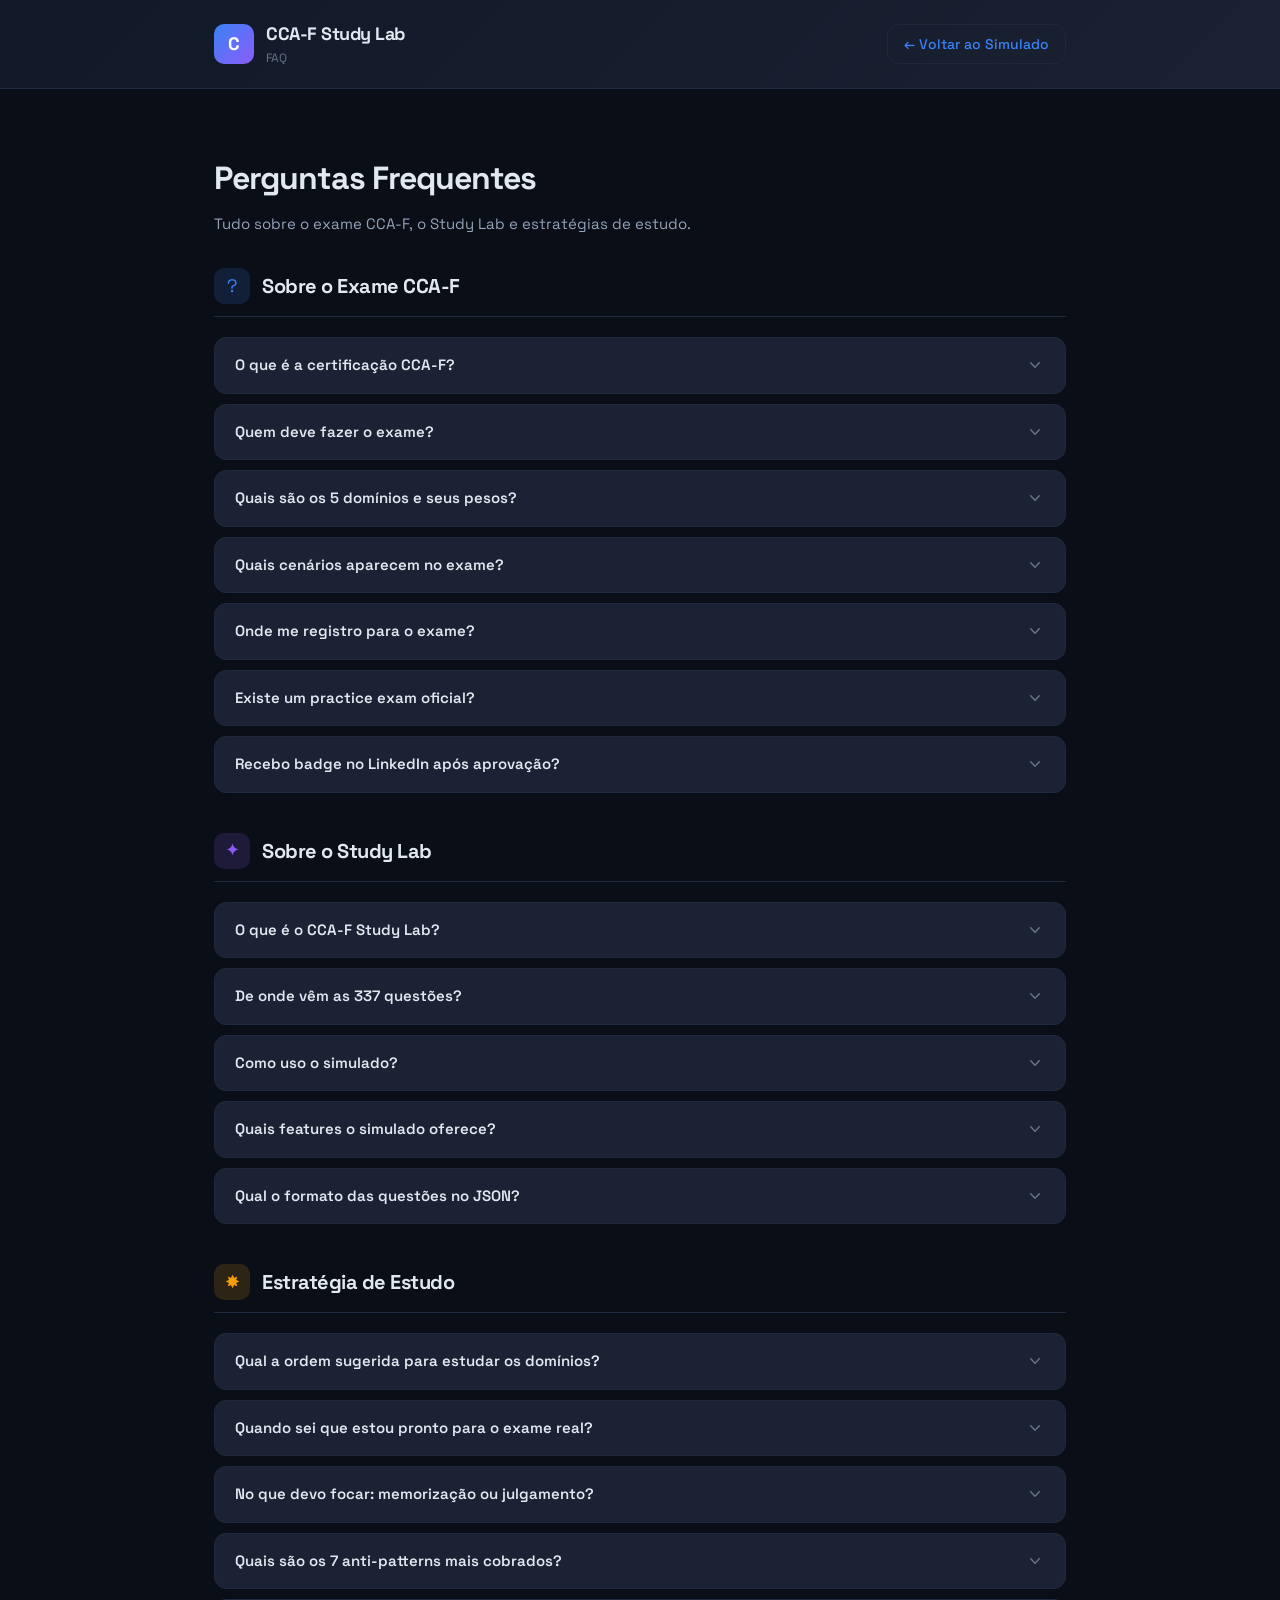
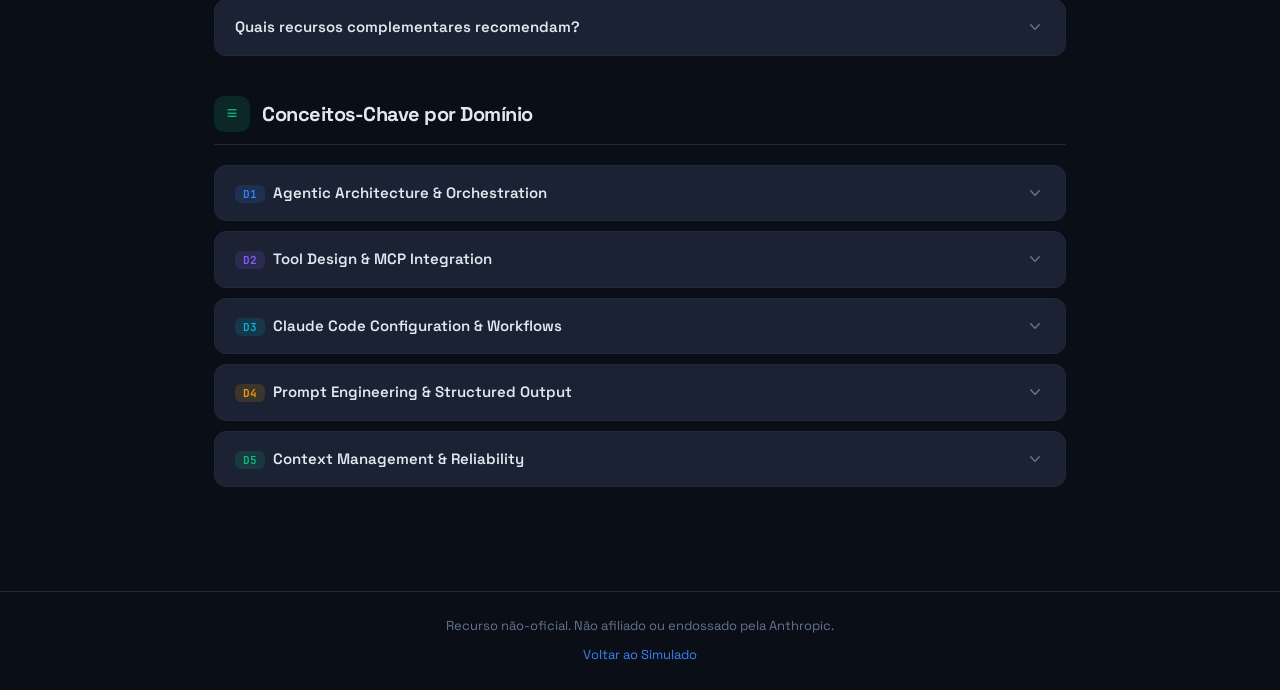
==== ccaf-faq.html @ 1323aaee "feat: add standalone FAQ page with exam details, study strategies, and key concepts" ====
<!DOCTYPE html>
<html lang="pt-BR">
<head>
<meta charset="UTF-8">
<meta name="viewport" content="width=device-width, initial-scale=1.0">
<title>CCA-F Study Lab — FAQ</title>
<link href="https://fonts.googleapis.com/css2?family=JetBrains+Mono:wght@400;500;700&family=Space+Grotesk:wght@400;500;600;700&display=swap" rel="stylesheet">
<style>
:root {
  --bg-primary: #0a0e17;
  --bg-secondary: #111827;
  --bg-card: #1a2233;
  --bg-hover: #1e293b;
  --text-primary: #e2e8f0;
  --text-secondary: #94a3b8;
  --text-muted: #64748b;
  --accent-blue: #3b82f6;
  --accent-cyan: #06b6d4;
  --accent-purple: #8b5cf6;
  --accent-green: #10b981;
  --accent-red: #ef4444;
  --accent-amber: #f59e0b;
  --border: #1e293b;
  --border-active: #334155;
  --radius: 12px;
  --glow-blue: 0 0 20px rgba(59, 130, 246, 0.15);
}
* { margin: 0; padding: 0; box-sizing: border-box; }
body {
  font-family: 'Space Grotesk', sans-serif;
  background: var(--bg-primary);
  color: var(--text-primary);
  min-height: 100vh;
  line-height: 1.6;
}
code, .mono { font-family: 'JetBrains Mono', monospace; }

/* Header */
.header {
  background: linear-gradient(135deg, var(--bg-secondary), var(--bg-card));
  border-bottom: 1px solid var(--border);
  padding: 20px 0;
  position: sticky; top: 0; z-index: 100;
  backdrop-filter: blur(10px);
}
.header-inner {
  max-width: 900px; margin: 0 auto; padding: 0 24px;
  display: flex; align-items: center; justify-content: space-between;
}
.logo { display: flex; align-items: center; gap: 12px; text-decoration: none; }
.logo-icon {
  width: 40px; height: 40px; border-radius: 10px;
  background: linear-gradient(135deg, var(--accent-blue), var(--accent-purple));
  display: flex; align-items: center; justify-content: center;
  font-weight: 700; font-size: 18px; color: white;
}
.logo-text { font-size: 18px; font-weight: 700; letter-spacing: -0.5px; color: var(--text-primary); }
.logo-sub { font-size: 12px; color: var(--text-muted); font-weight: 400; }
.back-link {
  display: flex; align-items: center; gap: 6px;
  color: var(--accent-blue); text-decoration: none; font-size: 14px; font-weight: 500;
  padding: 8px 16px; border-radius: var(--radius);
  border: 1px solid var(--border); transition: all 0.2s;
}
.back-link:hover { border-color: var(--accent-blue); background: rgba(59,130,246,0.08); }

/* Container */
.container { max-width: 900px; margin: 0 auto; padding: 24px; }

/* Hero */
.hero { padding: 40px 0 32px; }
.hero-title { font-size: 32px; font-weight: 700; letter-spacing: -1px; margin-bottom: 8px; }
.hero-subtitle { color: var(--text-secondary); font-size: 15px; max-width: 600px; }

/* Section */
.section { margin-bottom: 40px; }
.section-header {
  display: flex; align-items: center; gap: 12px; margin-bottom: 20px;
  padding-bottom: 12px; border-bottom: 1px solid var(--border);
}
.section-icon {
  width: 36px; height: 36px; border-radius: 10px;
  display: flex; align-items: center; justify-content: center;
  font-size: 18px; flex-shrink: 0;
}
.section-icon.exam { background: rgba(59,130,246,0.15); color: var(--accent-blue); }
.section-icon.lab { background: rgba(139,92,246,0.15); color: var(--accent-purple); }
.section-icon.strategy { background: rgba(245,158,11,0.15); color: var(--accent-amber); }
.section-icon.concepts { background: rgba(16,185,129,0.15); color: var(--accent-green); }
.section-title { font-size: 20px; font-weight: 700; letter-spacing: -0.5px; }

/* Accordion */
.faq-item {
  background: var(--bg-card); border: 1px solid var(--border);
  border-radius: var(--radius); margin-bottom: 10px;
  overflow: hidden; transition: border-color 0.2s;
}
.faq-item:hover { border-color: var(--border-active); }
.faq-item.open { border-color: var(--border-active); }
.faq-question {
  padding: 16px 20px; cursor: pointer; user-select: none;
  display: flex; align-items: center; justify-content: space-between; gap: 16px;
  font-weight: 600; font-size: 15px; line-height: 1.5;
}
.faq-question:hover { background: var(--bg-hover); }
.faq-chevron {
  flex-shrink: 0; width: 20px; height: 20px;
  transition: transform 0.25s ease;
  color: var(--text-muted);
}
.faq-item.open .faq-chevron { transform: rotate(180deg); }
.faq-answer {
  max-height: 0; overflow: hidden;
  transition: max-height 0.35s ease;
}
.faq-answer-inner {
  padding: 0 20px 20px;
  font-size: 14px; color: var(--text-secondary); line-height: 1.7;
}
.faq-answer-inner p { margin-bottom: 12px; }
.faq-answer-inner p:last-child { margin-bottom: 0; }
.faq-answer-inner strong { color: var(--text-primary); }
.faq-answer-inner code {
  background: rgba(6,182,212,0.1); padding: 2px 6px; border-radius: 4px;
  font-size: 13px; color: var(--accent-cyan);
}
.faq-answer-inner a { color: var(--accent-blue); text-decoration: none; }
.faq-answer-inner a:hover { text-decoration: underline; }
.faq-answer-inner ul, .faq-answer-inner ol { margin: 8px 0 12px 20px; }
.faq-answer-inner li { margin-bottom: 6px; }

/* Domain table */
.domain-table { width: 100%; border-collapse: collapse; margin: 12px 0; font-size: 13px; }
.domain-table th {
  text-align: left; padding: 8px 12px; font-weight: 600;
  border-bottom: 1px solid var(--border); color: var(--text-muted);
  font-family: 'JetBrains Mono', monospace; font-size: 11px; text-transform: uppercase; letter-spacing: 0.5px;
}
.domain-table td { padding: 8px 12px; border-bottom: 1px solid var(--border); }
.domain-badge {
  padding: 2px 8px; border-radius: 6px; font-size: 11px;
  font-weight: 600; font-family: 'JetBrains Mono', monospace;
}
.d1-badge { background: rgba(59,130,246,0.15); color: var(--accent-blue); }
.d2-badge { background: rgba(139,92,246,0.15); color: var(--accent-purple); }
.d3-badge { background: rgba(6,182,212,0.15); color: var(--accent-cyan); }
.d4-badge { background: rgba(245,158,11,0.15); color: var(--accent-amber); }
.d5-badge { background: rgba(16,185,129,0.15); color: var(--accent-green); }

/* Info box */
.info-box {
  background: rgba(59,130,246,0.06);
  border-left: 3px solid var(--accent-blue);
  border-radius: 0 8px 8px 0;
  padding: 12px 16px; margin: 12px 0;
  font-size: 13px;
}
.warning-box {
  background: rgba(245,158,11,0.06);
  border-left: 3px solid var(--accent-amber);
  border-radius: 0 8px 8px 0;
  padding: 12px 16px; margin: 12px 0;
  font-size: 13px;
}

/* Concept cards */
.concept-grid { display: grid; gap: 8px; margin: 12px 0; }
.concept-item {
  display: flex; gap: 8px; align-items: baseline;
  font-size: 13px; line-height: 1.6;
}
.concept-bullet {
  flex-shrink: 0; width: 6px; height: 6px; border-radius: 50%;
  margin-top: 8px;
}

/* Footer */
.footer {
  border-top: 1px solid var(--border);
  padding: 24px 0; margin-top: 40px;
  text-align: center; font-size: 13px; color: var(--text-muted);
}
.footer a { color: var(--accent-blue); text-decoration: none; }
.footer a:hover { text-decoration: underline; }

@media (max-width: 640px) {
  .header-inner { flex-direction: column; gap: 12px; }
  .hero-title { font-size: 24px; }
  .faq-question { font-size: 14px; padding: 14px 16px; }
  .faq-answer-inner { padding: 0 16px 16px; }
  .domain-table { font-size: 12px; }
  .domain-table th, .domain-table td { padding: 6px 8px; }
}
</style>
</head>
<body>

<header class="header">
  <div class="header-inner">
    <a href="index.html" class="logo">
      <div class="logo-icon">C</div>
      <div><div class="logo-text">CCA-F Study Lab</div><div class="logo-sub">FAQ</div></div>
    </a>
    <a href="index.html" class="back-link">← Voltar ao Simulado</a>
  </div>
</header>

<main class="container">
  <div class="hero">
    <div class="hero-title">Perguntas Frequentes</div>
    <div class="hero-subtitle">Tudo sobre o exame CCA-F, o Study Lab e estratégias de estudo.</div>
  </div>

  <!-- ═══════════════════════════════════ -->
  <!-- SOBRE O EXAME CCA-F               -->
  <!-- ═══════════════════════════════════ -->
  <div class="section">
    <div class="section-header">
      <div class="section-icon exam">?</div>
      <div class="section-title">Sobre o Exame CCA-F</div>
    </div>

    <div class="faq-item">
      <div class="faq-question" onclick="toggle(this)">
        O que é a certificação CCA-F?
        <svg class="faq-chevron" viewBox="0 0 20 20" fill="currentColor"><path fill-rule="evenodd" d="M5.23 7.21a.75.75 0 011.06.02L10 11.168l3.71-3.938a.75.75 0 111.08 1.04l-4.25 4.5a.75.75 0 01-1.08 0l-4.25-4.5a.75.75 0 01.02-1.06z"/></svg>
      </div>
      <div class="faq-answer"><div class="faq-answer-inner">
        <p>A <strong>Claude Certified Architect — Foundations (CCA-F)</strong> é a certificação de nível 301 da Anthropic para arquitetos de soluções que trabalham com Claude.</p>
        <table class="domain-table">
          <tr><td><strong>Formato</strong></td><td>60 questões de múltipla escolha</td></tr>
          <tr><td><strong>Duração</strong></td><td>120 minutos</td></tr>
          <tr><td><strong>Score mínimo</strong></td><td>720 / 1000 (escala de 100–1000)</td></tr>
          <tr><td><strong>Custo</strong></td><td>$99 USD</td></tr>
          <tr><td><strong>Tentativas</strong></td><td>1 tentativa por compra</td></tr>
          <tr><td><strong>Proctoring</strong></td><td>Online, via ProctorFree</td></tr>
        </table>
        <p>Após aprovação, você recebe um badge digital para adicionar ao LinkedIn.</p>
      </div></div>
    </div>

    <div class="faq-item">
      <div class="faq-question" onclick="toggle(this)">
        Quem deve fazer o exame?
        <svg class="faq-chevron" viewBox="0 0 20 20" fill="currentColor"><path fill-rule="evenodd" d="M5.23 7.21a.75.75 0 011.06.02L10 11.168l3.71-3.938a.75.75 0 111.08 1.04l-4.25 4.5a.75.75 0 01-1.08 0l-4.25-4.5a.75.75 0 01.02-1.06z"/></svg>
      </div>
      <div class="faq-answer"><div class="faq-answer-inner">
        <p>O exame é voltado para <strong>solution architects</strong> com pelo menos <strong>6 meses de experiência prática</strong> com o ecossistema Claude, incluindo:</p>
        <ul>
          <li>Claude APIs (Messages API, tool use)</li>
          <li>Agent SDK e padrões de agentes</li>
          <li>Claude Code (CLI, configuração, workflows)</li>
          <li>Model Context Protocol (MCP)</li>
        </ul>
        <p>Se você é desenvolvedor, CTO ou tech lead que usa Claude em produção, este é o exame certo.</p>
      </div></div>
    </div>

    <div class="faq-item">
      <div class="faq-question" onclick="toggle(this)">
        Quais são os 5 domínios e seus pesos?
        <svg class="faq-chevron" viewBox="0 0 20 20" fill="currentColor"><path fill-rule="evenodd" d="M5.23 7.21a.75.75 0 011.06.02L10 11.168l3.71-3.938a.75.75 0 111.08 1.04l-4.25 4.5a.75.75 0 01-1.08 0l-4.25-4.5a.75.75 0 01.02-1.06z"/></svg>
      </div>
      <div class="faq-answer"><div class="faq-answer-inner">
        <table class="domain-table">
          <thead><tr><th>Domínio</th><th>Título</th><th>Peso</th></tr></thead>
          <tbody>
            <tr><td><span class="domain-badge d1-badge">D1</span></td><td>Agentic Architecture &amp; Orchestration</td><td><strong>27%</strong></td></tr>
            <tr><td><span class="domain-badge d2-badge">D2</span></td><td>Tool Design &amp; MCP Integration</td><td><strong>18%</strong></td></tr>
            <tr><td><span class="domain-badge d3-badge">D3</span></td><td>Claude Code Configuration &amp; Workflows</td><td><strong>20%</strong></td></tr>
            <tr><td><span class="domain-badge d4-badge">D4</span></td><td>Prompt Engineering &amp; Structured Output</td><td><strong>20%</strong></td></tr>
            <tr><td><span class="domain-badge d5-badge">D5</span></td><td>Context Management &amp; Reliability</td><td><strong>15%</strong></td></tr>
          </tbody>
        </table>
        <p>D1 sozinho vale mais de um quarto do exame — é o domínio mais importante.</p>
      </div></div>
    </div>

    <div class="faq-item">
      <div class="faq-question" onclick="toggle(this)">
        Quais cenários aparecem no exame?
        <svg class="faq-chevron" viewBox="0 0 20 20" fill="currentColor"><path fill-rule="evenodd" d="M5.23 7.21a.75.75 0 011.06.02L10 11.168l3.71-3.938a.75.75 0 111.08 1.04l-4.25 4.5a.75.75 0 01-1.08 0l-4.25-4.5a.75.75 0 01.02-1.06z"/></svg>
      </div>
      <div class="faq-answer"><div class="faq-answer-inner">
        <p>Existem <strong>6 cenários</strong> no banco do exame. Em cada tentativa, <strong>4 são sorteados</strong>:</p>
        <ol>
          <li><strong>Customer Support Resolution Agent</strong> — loops agênticos, tool design, escalation</li>
          <li><strong>Code Generation with Claude Code</strong> — CLAUDE.md, plan mode, slash commands</li>
          <li><strong>Multi-Agent Research System</strong> — coordinator patterns, error propagation, context</li>
          <li><strong>Developer Productivity with Claude</strong> — built-in tools, MCP integration</li>
          <li><strong>Claude Code for CI/CD</strong> — non-interactive mode, structured output, batch</li>
          <li><strong>Structured Data Extraction</strong> — JSON schemas, validation loops, human review</li>
        </ol>
        <p>As questões são contextualizadas dentro desses cenários, exigindo julgamento arquitetural aplicado.</p>
      </div></div>
    </div>

    <div class="faq-item">
      <div class="faq-question" onclick="toggle(this)">
        Onde me registro para o exame?
        <svg class="faq-chevron" viewBox="0 0 20 20" fill="currentColor"><path fill-rule="evenodd" d="M5.23 7.21a.75.75 0 011.06.02L10 11.168l3.71-3.938a.75.75 0 111.08 1.04l-4.25 4.5a.75.75 0 01-1.08 0l-4.25-4.5a.75.75 0 01.02-1.06z"/></svg>
      </div>
      <div class="faq-answer"><div class="faq-answer-inner">
        <p>O registro é feito na <a href="https://anthropic.skilljar.com" target="_blank">Anthropic Academy (anthropic.skilljar.com)</a>. Lá você encontra os cursos preparatórios gratuitos e o link para comprar o voucher do exame ($99).</p>
      </div></div>
    </div>

    <div class="faq-item">
      <div class="faq-question" onclick="toggle(this)">
        Existe um practice exam oficial?
        <svg class="faq-chevron" viewBox="0 0 20 20" fill="currentColor"><path fill-rule="evenodd" d="M5.23 7.21a.75.75 0 011.06.02L10 11.168l3.71-3.938a.75.75 0 111.08 1.04l-4.25 4.5a.75.75 0 01-1.08 0l-4.25-4.5a.75.75 0 01.02-1.06z"/></svg>
      </div>
      <div class="faq-answer"><div class="faq-answer-inner">
        <p>Sim. A Anthropic disponibiliza um <strong>practice exam com 60 questões</strong> no Skilljar, gratuito. Ele simula o formato real do exame.</p>
        <div class="info-box">
          <strong>Dica:</strong> Tente tirar <strong>900+ no practice exam</strong> antes de agendar o exame real. Se você está consistentemente acima de 900, provavelmente está pronto.
        </div>
      </div></div>
    </div>

    <div class="faq-item">
      <div class="faq-question" onclick="toggle(this)">
        Recebo badge no LinkedIn após aprovação?
        <svg class="faq-chevron" viewBox="0 0 20 20" fill="currentColor"><path fill-rule="evenodd" d="M5.23 7.21a.75.75 0 011.06.02L10 11.168l3.71-3.938a.75.75 0 111.08 1.04l-4.25 4.5a.75.75 0 01-1.08 0l-4.25-4.5a.75.75 0 01.02-1.06z"/></svg>
      </div>
      <div class="faq-answer"><div class="faq-answer-inner">
        <p>Sim. Após aprovação, a Anthropic emite um <strong>badge digital</strong> que pode ser adicionado ao seu perfil do LinkedIn como credencial verificável.</p>
      </div></div>
    </div>
  </div>

  <!-- ═══════════════════════════════════ -->
  <!-- SOBRE O STUDY LAB                  -->
  <!-- ═══════════════════════════════════ -->
  <div class="section">
    <div class="section-header">
      <div class="section-icon lab">&#x2726;</div>
      <div class="section-title">Sobre o Study Lab</div>
    </div>

    <div class="faq-item">
      <div class="faq-question" onclick="toggle(this)">
        O que é o CCA-F Study Lab?
        <svg class="faq-chevron" viewBox="0 0 20 20" fill="currentColor"><path fill-rule="evenodd" d="M5.23 7.21a.75.75 0 011.06.02L10 11.168l3.71-3.938a.75.75 0 111.08 1.04l-4.25 4.5a.75.75 0 01-1.08 0l-4.25-4.5a.75.75 0 01.02-1.06z"/></svg>
      </div>
      <div class="faq-answer"><div class="faq-answer-inner">
        <p>Um <strong>repositório de estudos não-oficial</strong> com um simulado interativo para a certificação CCA-F. Criado por e para a comunidade de devs que estão se preparando para o exame.</p>
        <div class="warning-box">
          <strong>Aviso:</strong> Este projeto não é afiliado nem endossado pela Anthropic.
        </div>
      </div></div>
    </div>

    <div class="faq-item">
      <div class="faq-question" onclick="toggle(this)">
        De onde vêm as 337 questões?
        <svg class="faq-chevron" viewBox="0 0 20 20" fill="currentColor"><path fill-rule="evenodd" d="M5.23 7.21a.75.75 0 011.06.02L10 11.168l3.71-3.938a.75.75 0 111.08 1.04l-4.25 4.5a.75.75 0 01-1.08 0l-4.25-4.5a.75.75 0 01.02-1.06z"/></svg>
      </div>
      <div class="faq-answer"><div class="faq-answer-inner">
        <p>As questões foram coletadas e deduplicadas de <strong>6 fontes</strong>:</p>
        <table class="domain-table">
          <thead><tr><th>Fonte</th><th>Qtd</th><th>Origem</th></tr></thead>
          <tbody>
            <tr><td>official-exam-guide</td><td>11</td><td>Anthropic Exam Guide</td></tr>
            <tr><td>community-generated</td><td>45</td><td>Baseadas nos task statements</td></tr>
            <tr><td>sgridworks</td><td>100</td><td><a href="https://github.com/SGridworks/claude-certified-architect-training" target="_blank">SGridworks repo</a></td></tr>
            <tr><td>sgridworks-fullexam</td><td>49</td><td>SGridworks full exam</td></tr>
            <tr><td>olivier-alter</td><td>74</td><td><a href="https://github.com/OlivierAlter/Claude-Certified-Architect-Foundations-Certification-Exam" target="_blank">OlivierAlter repo</a></td></tr>
            <tr><td>paullarionov</td><td>58</td><td><a href="https://github.com/paullarionov/claude-certified-architect" target="_blank">PaulLarionov repo</a></td></tr>
          </tbody>
        </table>
      </div></div>
    </div>

    <div class="faq-item">
      <div class="faq-question" onclick="toggle(this)">
        Como uso o simulado?
        <svg class="faq-chevron" viewBox="0 0 20 20" fill="currentColor"><path fill-rule="evenodd" d="M5.23 7.21a.75.75 0 011.06.02L10 11.168l3.71-3.938a.75.75 0 111.08 1.04l-4.25 4.5a.75.75 0 01-1.08 0l-4.25-4.5a.75.75 0 01.02-1.06z"/></svg>
      </div>
      <div class="faq-answer"><div class="faq-answer-inner">
        <p>Abra o <a href="index.html">simulado</a> no navegador (funciona offline, zero dependências). Na tela inicial:</p>
        <ol>
          <li><strong>Selecione domínios</strong> — escolha D1–D5 individualmente ou todos</li>
          <li><strong>Modo de feedback</strong> — <code>Imediato</code> (revela ao clicar) ou <code>No final</code> (confirma antes)</li>
          <li><strong>Ordem</strong> — <code>Embaralhar</code> ou <code>Sequencial</code></li>
          <li>Clique <strong>Iniciar</strong></li>
        </ol>
      </div></div>
    </div>

    <div class="faq-item">
      <div class="faq-question" onclick="toggle(this)">
        Quais features o simulado oferece?
        <svg class="faq-chevron" viewBox="0 0 20 20" fill="currentColor"><path fill-rule="evenodd" d="M5.23 7.21a.75.75 0 011.06.02L10 11.168l3.71-3.938a.75.75 0 111.08 1.04l-4.25 4.5a.75.75 0 01-1.08 0l-4.25-4.5a.75.75 0 01.02-1.06z"/></svg>
      </div>
      <div class="faq-answer"><div class="faq-answer-inner">
        <ul>
          <li><strong>Score escalado</strong> — 100 a 1000 (mesmo formato do exame real)</li>
          <li><strong>Breakdown por domínio</strong> — veja onde está forte e onde precisa melhorar</li>
          <li><strong>Refazer erradas</strong> — embaralha apenas as questões que você errou para drill down</li>
          <li><strong>Funciona offline</strong> — HTML self-contained, sem server</li>
          <li><strong>Explicações detalhadas</strong> — cada questão tem explicação da resposta correta e por que as alternativas estão erradas</li>
        </ul>
      </div></div>
    </div>

    <div class="faq-item">
      <div class="faq-question" onclick="toggle(this)">
        Qual o formato das questões no JSON?
        <svg class="faq-chevron" viewBox="0 0 20 20" fill="currentColor"><path fill-rule="evenodd" d="M5.23 7.21a.75.75 0 011.06.02L10 11.168l3.71-3.938a.75.75 0 111.08 1.04l-4.25 4.5a.75.75 0 01-1.08 0l-4.25-4.5a.75.75 0 01.02-1.06z"/></svg>
      </div>
      <div class="faq-answer"><div class="faq-answer-inner">
        <p>Cada questão em <code>all_questions.json</code> segue este schema:</p>
        <pre style="background:var(--bg-secondary);padding:16px;border-radius:8px;overflow-x:auto;margin:12px 0;font-size:13px;line-height:1.5;"><code>{
  "id": "D1-001",
  "source": "official-exam-guide",
  "scenario": "Customer Support Resolution Agent",
  "task_statement": "1.4",
  "question": "Texto da pergunta...",
  "options": { "A": "...", "B": "...", "C": "...", "D": "..." },
  "correct": "A",
  "explanation": "Explicação detalhada...",
  "domain": "D1"
}</code></pre>
      </div></div>
    </div>
  </div>

  <!-- ═══════════════════════════════════ -->
  <!-- ESTRATÉGIA DE ESTUDO               -->
  <!-- ═══════════════════════════════════ -->
  <div class="section">
    <div class="section-header">
      <div class="section-icon strategy">&#x2738;</div>
      <div class="section-title">Estratégia de Estudo</div>
    </div>

    <div class="faq-item">
      <div class="faq-question" onclick="toggle(this)">
        Qual a ordem sugerida para estudar os domínios?
        <svg class="faq-chevron" viewBox="0 0 20 20" fill="currentColor"><path fill-rule="evenodd" d="M5.23 7.21a.75.75 0 011.06.02L10 11.168l3.71-3.938a.75.75 0 111.08 1.04l-4.25 4.5a.75.75 0 01-1.08 0l-4.25-4.5a.75.75 0 01.02-1.06z"/></svg>
      </div>
      <div class="faq-answer"><div class="faq-answer-inner">
        <p><strong>Por peso no exame:</strong></p>
        <ol>
          <li><span class="domain-badge d1-badge">D1</span> Agentic Architecture — <strong>27%</strong> (maior peso, comece aqui)</li>
          <li><span class="domain-badge d3-badge">D3</span> Claude Code Config — <strong>20%</strong></li>
          <li><span class="domain-badge d4-badge">D4</span> Prompt Engineering — <strong>20%</strong></li>
          <li><span class="domain-badge d2-badge">D2</span> Tool Design &amp; MCP — <strong>18%</strong></li>
          <li><span class="domain-badge d5-badge">D5</span> Context &amp; Reliability — <strong>15%</strong></li>
        </ol>
        <p><strong>Alternativa — por familiaridade:</strong> se você já usa Claude Code no dia a dia, comece por D3 para consolidar o que já sabe, e depois ataque D1.</p>
      </div></div>
    </div>

    <div class="faq-item">
      <div class="faq-question" onclick="toggle(this)">
        Quando sei que estou pronto para o exame real?
        <svg class="faq-chevron" viewBox="0 0 20 20" fill="currentColor"><path fill-rule="evenodd" d="M5.23 7.21a.75.75 0 011.06.02L10 11.168l3.71-3.938a.75.75 0 111.08 1.04l-4.25 4.5a.75.75 0 01-1.08 0l-4.25-4.5a.75.75 0 01.02-1.06z"/></svg>
      </div>
      <div class="faq-answer"><div class="faq-answer-inner">
        <p>Faça o <strong>practice exam oficial no Skilljar</strong>. Se você tirar consistentemente <strong>900+</strong>, provavelmente está pronto.</p>
        <div class="info-box">
          O exame real tem 60 questões e exige 720 para aprovação. Uma margem de 180 pontos (900 vs 720) dá confiança suficiente para lidar com questões mais difíceis ou cenários desconhecidos.
        </div>
      </div></div>
    </div>

    <div class="faq-item">
      <div class="faq-question" onclick="toggle(this)">
        No que devo focar: memorização ou julgamento?
        <svg class="faq-chevron" viewBox="0 0 20 20" fill="currentColor"><path fill-rule="evenodd" d="M5.23 7.21a.75.75 0 011.06.02L10 11.168l3.71-3.938a.75.75 0 111.08 1.04l-4.25 4.5a.75.75 0 01-1.08 0l-4.25-4.5a.75.75 0 01.02-1.06z"/></svg>
      </div>
      <div class="faq-answer"><div class="faq-answer-inner">
        <p><strong>Julgamento arquitetural.</strong> O exame não testa se você decorou APIs — ele testa se você sabe escolher a abordagem certa para cada situação. Muitas questões apresentam opções que "parecem certas" mas são anti-patterns.</p>
        <p>Foque em entender <strong>por que</strong> cada alternativa errada está errada, não apenas qual é a correta.</p>
      </div></div>
    </div>

    <div class="faq-item">
      <div class="faq-question" onclick="toggle(this)">
        Quais são os 7 anti-patterns mais cobrados?
        <svg class="faq-chevron" viewBox="0 0 20 20" fill="currentColor"><path fill-rule="evenodd" d="M5.23 7.21a.75.75 0 011.06.02L10 11.168l3.71-3.938a.75.75 0 111.08 1.04l-4.25 4.5a.75.75 0 01-1.08 0l-4.25-4.5a.75.75 0 01.02-1.06z"/></svg>
      </div>
      <div class="faq-answer"><div class="faq-answer-inner">
        <ol>
          <li><strong>Parsing natural language para loop termination</strong> — usar <code>stop_reason</code> em vez de tentar interpretar texto</li>
          <li><strong>Arbitrary iteration caps</strong> — limites fixos sem critério de convergência real</li>
          <li><strong>Prompt-only enforcement para business rules</strong> — regras críticas precisam de enforcement programático, não apenas instruções no prompt</li>
          <li><strong>Subagent context leakage</strong> — agentes filhos não devem vazar contexto entre si sem controle</li>
          <li><strong>Ambiguous tool descriptions</strong> — descriptions são o mecanismo primário de seleção de tools pelo modelo</li>
          <li><strong>Self-review no mesmo contexto</strong> — o modelo revisando seu próprio output no mesmo context window tende a confirmar erros</li>
          <li><strong>Progressive summarization sem preservar dados críticos</strong> — sumarização que descarta informações essenciais</li>
        </ol>
      </div></div>
    </div>

    <div class="faq-item">
      <div class="faq-question" onclick="toggle(this)">
        Quais recursos complementares recomendam?
        <svg class="faq-chevron" viewBox="0 0 20 20" fill="currentColor"><path fill-rule="evenodd" d="M5.23 7.21a.75.75 0 011.06.02L10 11.168l3.71-3.938a.75.75 0 111.08 1.04l-4.25 4.5a.75.75 0 01-1.08 0l-4.25-4.5a.75.75 0 01.02-1.06z"/></svg>
      </div>
      <div class="faq-answer"><div class="faq-answer-inner">
        <ul>
          <li><a href="https://anthropic.skilljar.com" target="_blank">Anthropic Academy</a> — cursos oficiais gratuitos + practice exam</li>
          <li><a href="https://github.com/SGridworks/claude-certified-architect-training" target="_blank">SGridworks RPG</a> — treinamento gamificado</li>
          <li><a href="https://claudecertifications.com" target="_blank">claudecertifications.com</a> — 25 questões grátis + study guides</li>
          <li><a href="https://www.certsafari.com/anthropic/claude-certified-architect" target="_blank">CertSafari</a> — 360 flashcards</li>
        </ul>
      </div></div>
    </div>
  </div>

  <!-- ═══════════════════════════════════ -->
  <!-- CONCEITOS-CHAVE POR DOMÍNIO        -->
  <!-- ═══════════════════════════════════ -->
  <div class="section">
    <div class="section-header">
      <div class="section-icon concepts">&#x2261;</div>
      <div class="section-title">Conceitos-Chave por Domínio</div>
    </div>

    <div class="faq-item">
      <div class="faq-question" onclick="toggle(this)">
        <span><span class="domain-badge d1-badge">D1</span>&nbsp; Agentic Architecture &amp; Orchestration</span>
        <svg class="faq-chevron" viewBox="0 0 20 20" fill="currentColor"><path fill-rule="evenodd" d="M5.23 7.21a.75.75 0 011.06.02L10 11.168l3.71-3.938a.75.75 0 111.08 1.04l-4.25 4.5a.75.75 0 01-1.08 0l-4.25-4.5a.75.75 0 01.02-1.06z"/></svg>
      </div>
      <div class="faq-answer"><div class="faq-answer-inner">
        <ul>
          <li><code>stop_reason</code> — use <code>tool_use</code> vs <code>end_turn</code> para controlar loops agênticos (nunca parse NL)</li>
          <li><strong>Hub-and-spoke</strong> — padrão de coordenação com agente central que delega para subagentes especializados</li>
          <li><strong>Task tool</strong> — mecanismo para criar e gerenciar subagentes com contexto isolado</li>
          <li><code>allowedTools</code> — restringe quais tools cada agente/subagente pode usar</li>
          <li><strong>PostToolUse hooks</strong> — interceptam resultados de tools para validação, logging ou transformação</li>
          <li><strong>Context isolation</strong> — subagentes devem operar com contexto separado para evitar leakage</li>
        </ul>
      </div></div>
    </div>

    <div class="faq-item">
      <div class="faq-question" onclick="toggle(this)">
        <span><span class="domain-badge d2-badge">D2</span>&nbsp; Tool Design &amp; MCP Integration</span>
        <svg class="faq-chevron" viewBox="0 0 20 20" fill="currentColor"><path fill-rule="evenodd" d="M5.23 7.21a.75.75 0 011.06.02L10 11.168l3.71-3.938a.75.75 0 111.08 1.04l-4.25 4.5a.75.75 0 01-1.08 0l-4.25-4.5a.75.75 0 01.02-1.06z"/></svg>
      </div>
      <div class="faq-answer"><div class="faq-answer-inner">
        <ul>
          <li><strong>Tool descriptions</strong> — mecanismo primário de seleção; descriptions claras e específicas > nomes genéricos</li>
          <li><code>isError</code> flag — indica ao modelo que o resultado da tool é um erro (permite recovery inteligente)</li>
          <li><code>errorCategory</code> — categorize erros: <code>transient</code>, <code>validation</code>, <code>permission</code>, <code>business_logic</code></li>
          <li><code>tool_choice</code> — controla seleção: <code>auto</code> (modelo decide), <code>any</code> (deve usar alguma tool), <code>forced</code> (tool específica)</li>
          <li><code>.mcp.json</code> vs <code>~/.claude.json</code> — configuração de MCP servers por projeto vs global</li>
        </ul>
      </div></div>
    </div>

    <div class="faq-item">
      <div class="faq-question" onclick="toggle(this)">
        <span><span class="domain-badge d3-badge">D3</span>&nbsp; Claude Code Configuration &amp; Workflows</span>
        <svg class="faq-chevron" viewBox="0 0 20 20" fill="currentColor"><path fill-rule="evenodd" d="M5.23 7.21a.75.75 0 011.06.02L10 11.168l3.71-3.938a.75.75 0 111.08 1.04l-4.25 4.5a.75.75 0 01-1.08 0l-4.25-4.5a.75.75 0 01.02-1.06z"/></svg>
      </div>
      <div class="faq-answer"><div class="faq-answer-inner">
        <ul>
          <li><strong>CLAUDE.md hierarchy</strong> — 3 níveis: <code>~/.claude/CLAUDE.md</code> (user) → <code>projeto/CLAUDE.md</code> (project) → <code>subdir/CLAUDE.md</code> (directory)</li>
          <li><code>.claude/rules/</code> — rules com glob patterns para aplicação condicional por tipo de arquivo</li>
          <li><code>.claude/commands/</code> vs <code>.claude/skills/</code> — commands são slash commands customizados; skills têm SKILL.md com frontmatter</li>
          <li><strong>SKILL.md frontmatter</strong> — <code>context: fork</code>, <code>allowed-tools</code>, <code>argument-hint</code> controlam execução</li>
          <li><code>-p</code> flag — modo non-interactive para CI/CD (pipe prompt via stdin ou argumento)</li>
        </ul>
      </div></div>
    </div>

    <div class="faq-item">
      <div class="faq-question" onclick="toggle(this)">
        <span><span class="domain-badge d4-badge">D4</span>&nbsp; Prompt Engineering &amp; Structured Output</span>
        <svg class="faq-chevron" viewBox="0 0 20 20" fill="currentColor"><path fill-rule="evenodd" d="M5.23 7.21a.75.75 0 011.06.02L10 11.168l3.71-3.938a.75.75 0 111.08 1.04l-4.25 4.5a.75.75 0 01-1.08 0l-4.25-4.5a.75.75 0 01.02-1.06z"/></svg>
      </div>
      <div class="faq-answer"><div class="faq-answer-inner">
        <ul>
          <li><strong>Explicit criteria > vague instructions</strong> — "avalie de 1–5 com estes critérios" > "dê feedback"</li>
          <li><strong>Few-shot para format variation</strong> — exemplos concretos são mais eficazes que descrições de formato</li>
          <li><code>tool_use</code> garante <strong>schema compliance mas NÃO semantic accuracy</strong> — o JSON vai ser válido, mas o conteúdo pode estar errado</li>
          <li><strong>Enum + "other" + detail field</strong> — padrão para categorização flexível sem perder dados inesperados</li>
          <li><strong>Validation-retry loops</strong> — valide output programaticamente e peça correção se inválido</li>
        </ul>
      </div></div>
    </div>

    <div class="faq-item">
      <div class="faq-question" onclick="toggle(this)">
        <span><span class="domain-badge d5-badge">D5</span>&nbsp; Context Management &amp; Reliability</span>
        <svg class="faq-chevron" viewBox="0 0 20 20" fill="currentColor"><path fill-rule="evenodd" d="M5.23 7.21a.75.75 0 011.06.02L10 11.168l3.71-3.938a.75.75 0 111.08 1.04l-4.25 4.5a.75.75 0 01-1.08 0l-4.25-4.5a.75.75 0 01.02-1.06z"/></svg>
      </div>
      <div class="faq-answer"><div class="faq-answer-inner">
        <ul>
          <li><strong>Lost in the middle effect</strong> — informações no meio de contextos longos são mais facilmente ignoradas</li>
          <li><strong>Progressive summarization risks</strong> — cada rodada de sumarização pode descartar dados que pareciam irrelevantes mas eram críticos</li>
          <li><strong>Information provenance</strong> — rastreie a origem de cada dado para auditoria e debugging</li>
          <li><strong>Confidence self-reporting</strong> — peça ao modelo para reportar seu nível de confiança junto com a resposta</li>
          <li><strong>Graceful degradation com annotated gaps</strong> — quando informação falta, continue operando mas marque explicitamente o que está faltando</li>
        </ul>
      </div></div>
    </div>
  </div>
</main>

<footer class="footer">
  <p>Recurso não-oficial. Não afiliado ou endossado pela Anthropic.</p>
  <p style="margin-top:8px;"><a href="index.html">Voltar ao Simulado</a></p>
</footer>

<script>
function toggle(el) {
  const item = el.parentElement;
  const answer = item.querySelector('.faq-answer');
  const isOpen = item.classList.contains('open');

  if (isOpen) {
    answer.style.maxHeight = '0';
    item.classList.remove('open');
  } else {
    answer.style.maxHeight = answer.scrollHeight + 'px';
    item.classList.add('open');
  }
}
</script>
</body>
</html>
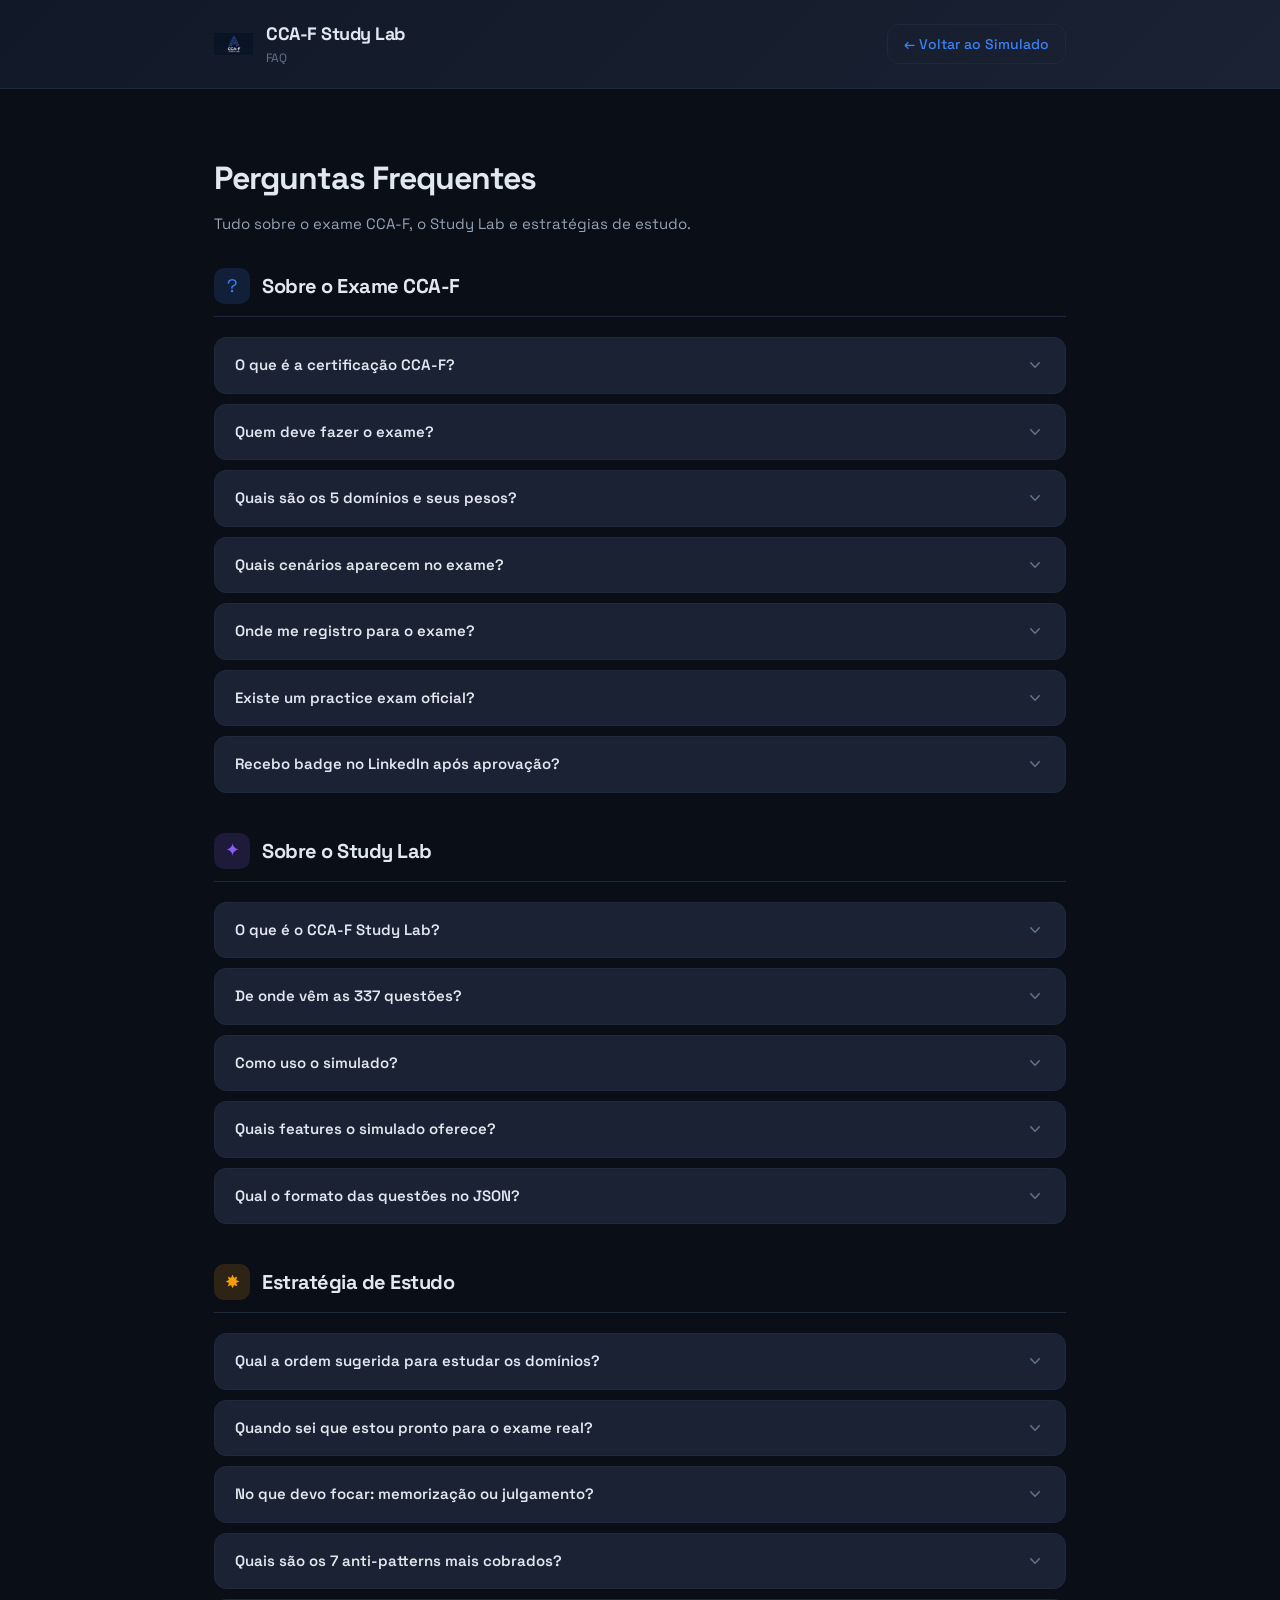
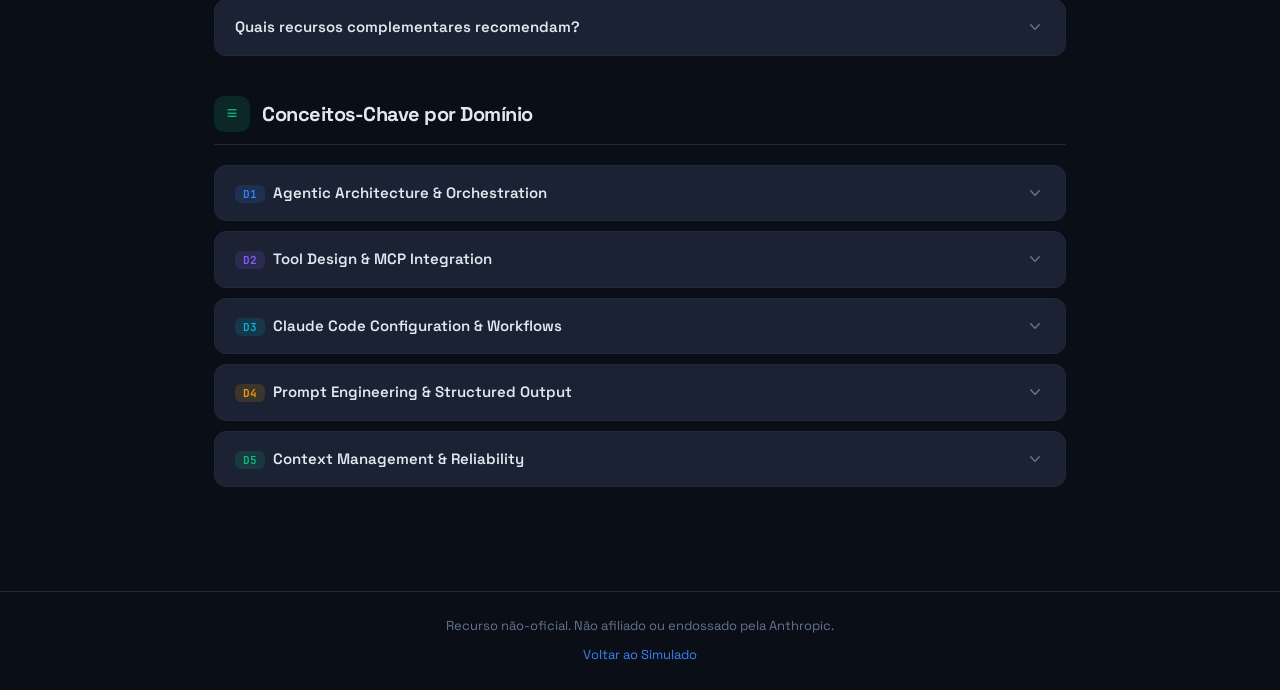
==== commit 8339218f: "fix: optimize OG image (1200x630, 65KB) and update meta tags The original logo.png (6.3MB, 2816x1536" ====
--- a/ccaf-faq.html
+++ b/ccaf-faq.html
@@ -4,6 +4,17 @@
 <meta charset="UTF-8">
 <meta name="viewport" content="width=device-width, initial-scale=1.0">
 <title>CCA-F Study Lab — FAQ</title>
+<link rel="icon" type="image/png" href="[data-uri]" />
+<meta name="description" content="Simulado interativo com 337 questões para a certificação Claude Certified Architect — Foundations (CCA-F). Cobrindo todos os 5 domínios do exame." />
+<meta name="theme-color" content="#0a0e17" />
+<meta property="og:title" content="CCA-F Study Lab — Simulado Claude Certified Architect" />
+<meta property="og:description" content="337 questões de prática para a certificação Claude Certified Architect — Foundations. 5 domínios, 6 fontes, score escalado, feedback imediato." />
+<meta property="og:image" content="https://felipebossolani.github.io/claude-certified-architect-foundations-simulado/og-image.png" />
+<meta property="og:type" content="website" />
+<meta name="twitter:card" content="summary_large_image" />
+<meta name="twitter:title" content="CCA-F Study Lab" />
+<meta name="twitter:description" content="337 questões para a certificação Claude Certified Architect — Foundations" />
+<meta name="twitter:image" content="https://felipebossolani.github.io/claude-certified-architect-foundations-simulado/og-image.png" />
 <link href="https://fonts.googleapis.com/css2?family=JetBrains+Mono:wght@400;500;700&family=Space+Grotesk:wght@400;500;600;700&display=swap" rel="stylesheet">
 <style>
 :root {
@@ -50,9 +61,7 @@
 .logo { display: flex; align-items: center; gap: 12px; text-decoration: none; }
 .logo-icon {
   width: 40px; height: 40px; border-radius: 10px;
-  background: linear-gradient(135deg, var(--accent-blue), var(--accent-purple));
-  display: flex; align-items: center; justify-content: center;
-  font-weight: 700; font-size: 18px; color: white;
+  object-fit: contain;
 }
 .logo-text { font-size: 18px; font-weight: 700; letter-spacing: -0.5px; color: var(--text-primary); }
 .logo-sub { font-size: 12px; color: var(--text-muted); font-weight: 400; }
@@ -198,7 +207,7 @@
 <header class="header">
   <div class="header-inner">
     <a href="index.html" class="logo">
-      <div class="logo-icon">C</div>
+      <img class="logo-icon" src="[data-uri]" alt="CCA-F Study Lab" />
       <div><div class="logo-text">CCA-F Study Lab</div><div class="logo-sub">FAQ</div></div>
     </a>
     <a href="index.html" class="back-link">← Voltar ao Simulado</a>
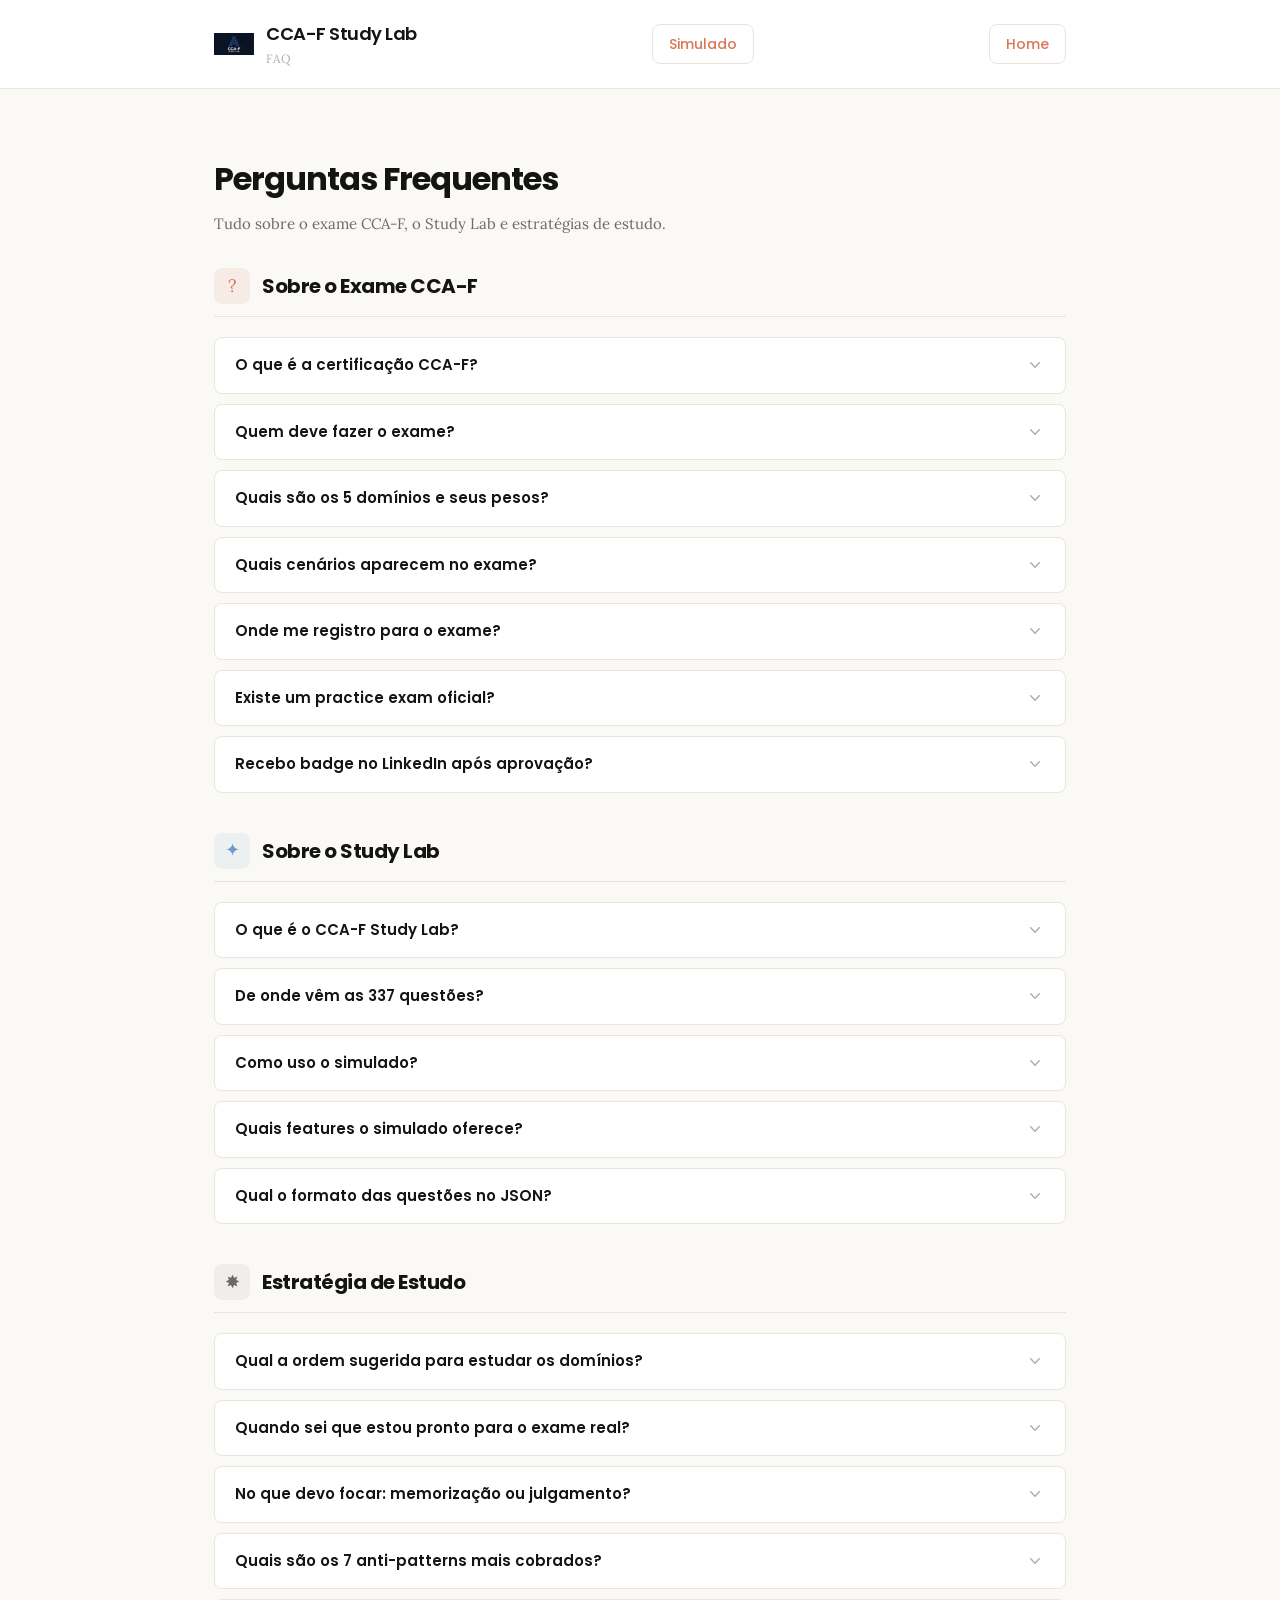
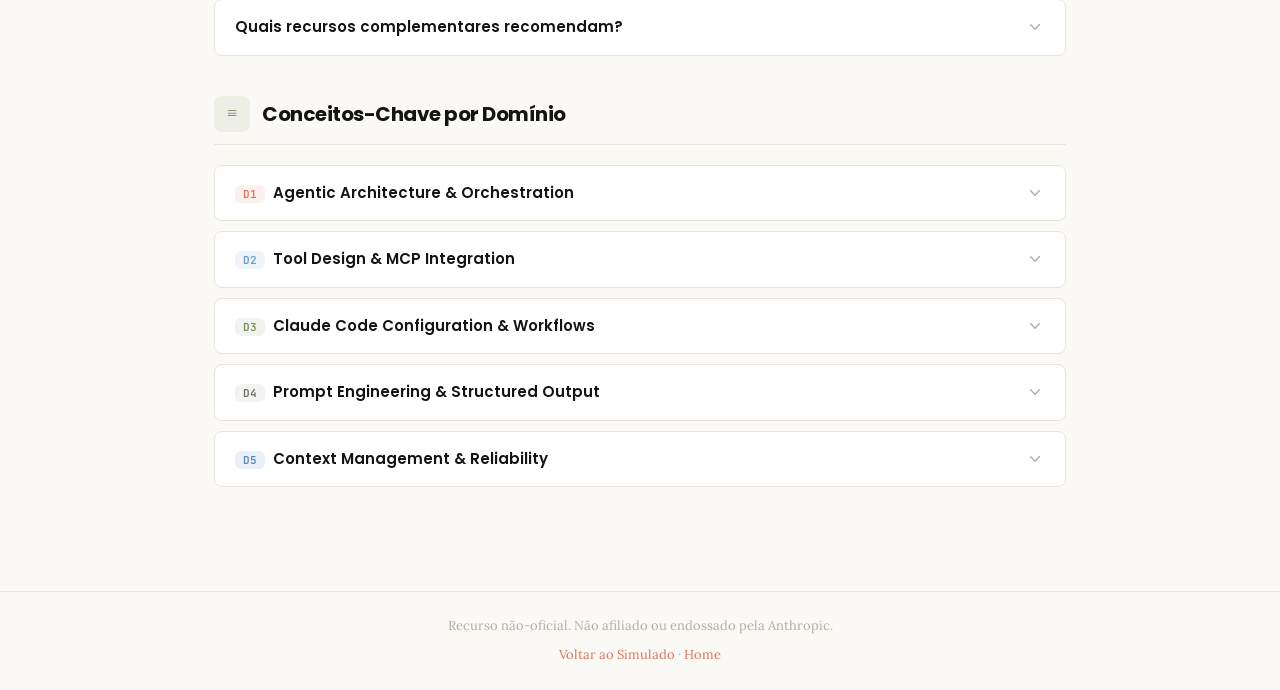
==== commit 05510e09: "style: redesign UI following Anthropic brand guidelines Switch from dark theme to light editorial st" ====
--- a/ccaf-faq.html
+++ b/ccaf-faq.html
@@ -6,7 +6,7 @@
 <title>CCA-F Study Lab — FAQ</title>
 <link rel="icon" type="image/png" href="[data-uri]" />
 <meta name="description" content="Simulado interativo com 337 questões para a certificação Claude Certified Architect — Foundations (CCA-F). Cobrindo todos os 5 domínios do exame." />
-<meta name="theme-color" content="#0a0e17" />
+<meta name="theme-color" content="#faf9f5" />
 <meta property="og:title" content="CCA-F Study Lab — Simulado Claude Certified Architect" />
 <meta property="og:description" content="337 questões de prática para a certificação Claude Certified Architect — Foundations. 5 domínios, 6 fontes, score escalado, feedback imediato." />
 <meta property="og:image" content="https://felipebossolani.github.io/claude-certified-architect-foundations-simulado/og-image.png" />
@@ -15,44 +15,43 @@
 <meta name="twitter:title" content="CCA-F Study Lab" />
 <meta name="twitter:description" content="337 questões para a certificação Claude Certified Architect — Foundations" />
 <meta name="twitter:image" content="https://felipebossolani.github.io/claude-certified-architect-foundations-simulado/og-image.png" />
-<link href="https://fonts.googleapis.com/css2?family=JetBrains+Mono:wght@400;500;700&family=Space+Grotesk:wght@400;500;600;700&display=swap" rel="stylesheet">
+<link href="https://fonts.googleapis.com/css2?family=JetBrains+Mono:wght@400;500;700&family=Poppins:wght@400;500;600;700&family=Lora:ital,wght@0,400;0,500;0,600;0,700;1,400;1,500&display=swap" rel="stylesheet">
 <style>
 :root {
-  --bg-primary: #0a0e17;
-  --bg-secondary: #111827;
-  --bg-card: #1a2233;
-  --bg-hover: #1e293b;
-  --text-primary: #e2e8f0;
-  --text-secondary: #94a3b8;
-  --text-muted: #64748b;
-  --accent-blue: #3b82f6;
-  --accent-cyan: #06b6d4;
-  --accent-purple: #8b5cf6;
-  --accent-green: #10b981;
-  --accent-red: #ef4444;
-  --accent-amber: #f59e0b;
-  --border: #1e293b;
-  --border-active: #334155;
-  --radius: 12px;
-  --glow-blue: 0 0 20px rgba(59, 130, 246, 0.15);
+  --bg-primary: #faf9f5;
+  --bg-secondary: #ffffff;
+  --bg-card: #ffffff;
+  --bg-hover: #f5f4f0;
+  --text-primary: #141413;
+  --text-secondary: #6b6a65;
+  --text-muted: #b0aea5;
+  --accent-orange: #d97757;
+  --accent-blue: #6a9bcc;
+  --accent-green: #788c5d;
+  --accent-red: #c45c4a;
+  --border: #e8e6dc;
+  --border-active: #b0aea5;
+  --radius: 8px;
 }
 * { margin: 0; padding: 0; box-sizing: border-box; }
 body {
-  font-family: 'Space Grotesk', sans-serif;
+  font-family: 'Lora', Georgia, serif;
   background: var(--bg-primary);
   color: var(--text-primary);
   min-height: 100vh;
   line-height: 1.6;
 }
+h1, h2, h3, h4, h5, h6, .hero-title, .section-title, .logo-text {
+  font-family: 'Poppins', Arial, sans-serif;
+}
 code, .mono { font-family: 'JetBrains Mono', monospace; }
 
 /* Header */
 .header {
-  background: linear-gradient(135deg, var(--bg-secondary), var(--bg-card));
+  background: var(--bg-secondary);
   border-bottom: 1px solid var(--border);
   padding: 20px 0;
   position: sticky; top: 0; z-index: 100;
-  backdrop-filter: blur(10px);
 }
 .header-inner {
   max-width: 900px; margin: 0 auto; padding: 0 24px;
@@ -60,18 +59,19 @@
 }
 .logo { display: flex; align-items: center; gap: 12px; text-decoration: none; }
 .logo-icon {
-  width: 40px; height: 40px; border-radius: 10px;
+  width: 40px; height: 40px; border-radius: 8px;
   object-fit: contain;
 }
-.logo-text { font-size: 18px; font-weight: 700; letter-spacing: -0.5px; color: var(--text-primary); }
+.logo-text { font-size: 18px; font-weight: 600; letter-spacing: -0.5px; color: var(--text-primary); }
 .logo-sub { font-size: 12px; color: var(--text-muted); font-weight: 400; }
 .back-link {
   display: flex; align-items: center; gap: 6px;
-  color: var(--accent-blue); text-decoration: none; font-size: 14px; font-weight: 500;
+  color: var(--accent-orange); text-decoration: none; font-size: 14px; font-weight: 500;
+  font-family: 'Poppins', Arial, sans-serif;
   padding: 8px 16px; border-radius: var(--radius);
   border: 1px solid var(--border); transition: all 0.2s;
 }
-.back-link:hover { border-color: var(--accent-blue); background: rgba(59,130,246,0.08); }
+.back-link:hover { border-color: var(--accent-orange); background: rgba(217,119,87,0.05); }
 
 /* Container */
 .container { max-width: 900px; margin: 0 auto; padding: 24px; }
@@ -88,14 +88,14 @@
   padding-bottom: 12px; border-bottom: 1px solid var(--border);
 }
 .section-icon {
-  width: 36px; height: 36px; border-radius: 10px;
+  width: 36px; height: 36px; border-radius: 8px;
   display: flex; align-items: center; justify-content: center;
   font-size: 18px; flex-shrink: 0;
 }
-.section-icon.exam { background: rgba(59,130,246,0.15); color: var(--accent-blue); }
-.section-icon.lab { background: rgba(139,92,246,0.15); color: var(--accent-purple); }
-.section-icon.strategy { background: rgba(245,158,11,0.15); color: var(--accent-amber); }
-.section-icon.concepts { background: rgba(16,185,129,0.15); color: var(--accent-green); }
+.section-icon.exam { background: rgba(217,119,87,0.1); color: var(--accent-orange); }
+.section-icon.lab { background: rgba(106,155,204,0.1); color: var(--accent-blue); }
+.section-icon.strategy { background: rgba(176,174,165,0.15); color: var(--text-secondary); }
+.section-icon.concepts { background: rgba(120,140,93,0.1); color: var(--accent-green); }
 .section-title { font-size: 20px; font-weight: 700; letter-spacing: -0.5px; }
 
 /* Accordion */
@@ -110,6 +110,7 @@
   padding: 16px 20px; cursor: pointer; user-select: none;
   display: flex; align-items: center; justify-content: space-between; gap: 16px;
   font-weight: 600; font-size: 15px; line-height: 1.5;
+  font-family: 'Poppins', Arial, sans-serif;
 }
 .faq-question:hover { background: var(--bg-hover); }
 .faq-chevron {
@@ -130,10 +131,10 @@
 .faq-answer-inner p:last-child { margin-bottom: 0; }
 .faq-answer-inner strong { color: var(--text-primary); }
 .faq-answer-inner code {
-  background: rgba(6,182,212,0.1); padding: 2px 6px; border-radius: 4px;
-  font-size: 13px; color: var(--accent-cyan);
-}
-.faq-answer-inner a { color: var(--accent-blue); text-decoration: none; }
+  background: rgba(106,155,204,0.1); padding: 2px 6px; border-radius: 4px;
+  font-size: 13px; color: #5a87b5;
+}
+.faq-answer-inner a { color: var(--accent-orange); text-decoration: none; }
 .faq-answer-inner a:hover { text-decoration: underline; }
 .faq-answer-inner ul, .faq-answer-inner ol { margin: 8px 0 12px 20px; }
 .faq-answer-inner li { margin-bottom: 6px; }
@@ -150,23 +151,23 @@
   padding: 2px 8px; border-radius: 6px; font-size: 11px;
   font-weight: 600; font-family: 'JetBrains Mono', monospace;
 }
-.d1-badge { background: rgba(59,130,246,0.15); color: var(--accent-blue); }
-.d2-badge { background: rgba(139,92,246,0.15); color: var(--accent-purple); }
-.d3-badge { background: rgba(6,182,212,0.15); color: var(--accent-cyan); }
-.d4-badge { background: rgba(245,158,11,0.15); color: var(--accent-amber); }
-.d5-badge { background: rgba(16,185,129,0.15); color: var(--accent-green); }
+.d1-badge { background: rgba(217,119,87,0.1); color: var(--accent-orange); }
+.d2-badge { background: rgba(106,155,204,0.1); color: var(--accent-blue); }
+.d3-badge { background: rgba(120,140,93,0.1); color: var(--accent-green); }
+.d4-badge { background: rgba(176,174,165,0.15); color: var(--text-secondary); }
+.d5-badge { background: rgba(106,155,204,0.15); color: #5a87b5; }
 
 /* Info box */
 .info-box {
-  background: rgba(59,130,246,0.06);
+  background: rgba(106,155,204,0.06);
   border-left: 3px solid var(--accent-blue);
   border-radius: 0 8px 8px 0;
   padding: 12px 16px; margin: 12px 0;
   font-size: 13px;
 }
 .warning-box {
-  background: rgba(245,158,11,0.06);
-  border-left: 3px solid var(--accent-amber);
+  background: rgba(217,119,87,0.06);
+  border-left: 3px solid var(--accent-orange);
   border-radius: 0 8px 8px 0;
   padding: 12px 16px; margin: 12px 0;
   font-size: 13px;
@@ -189,7 +190,7 @@
   padding: 24px 0; margin-top: 40px;
   text-align: center; font-size: 13px; color: var(--text-muted);
 }
-.footer a { color: var(--accent-blue); text-decoration: none; }
+.footer a { color: var(--accent-orange); text-decoration: none; }
 .footer a:hover { text-decoration: underline; }
 
 @media (max-width: 640px) {
@@ -206,11 +207,12 @@
 
 <header class="header">
   <div class="header-inner">
-    <a href="index.html" class="logo">
+    <a href="simulado.html" class="logo">
       <img class="logo-icon" src="[data-uri]" alt="CCA-F Study Lab" />
       <div><div class="logo-text">CCA-F Study Lab</div><div class="logo-sub">FAQ</div></div>
     </a>
-    <a href="index.html" class="back-link">← Voltar ao Simulado</a>
+    <a href="simulado.html" class="back-link">Simulado</a>
+    <a href="index.html" class="back-link">Home</a>
   </div>
 </header>
 
@@ -387,7 +389,7 @@
         <svg class="faq-chevron" viewBox="0 0 20 20" fill="currentColor"><path fill-rule="evenodd" d="M5.23 7.21a.75.75 0 011.06.02L10 11.168l3.71-3.938a.75.75 0 111.08 1.04l-4.25 4.5a.75.75 0 01-1.08 0l-4.25-4.5a.75.75 0 01.02-1.06z"/></svg>
       </div>
       <div class="faq-answer"><div class="faq-answer-inner">
-        <p>Abra o <a href="index.html">simulado</a> no navegador (funciona offline, zero dependências). Na tela inicial:</p>
+        <p>Abra o <a href="simulado.html">simulado</a> no navegador (funciona offline, zero dependências). Na tela inicial:</p>
         <ol>
           <li><strong>Selecione domínios</strong> — escolha D1–D5 individualmente ou todos</li>
           <li><strong>Modo de feedback</strong> — <code>Imediato</code> (revela ao clicar) ou <code>No final</code> (confirma antes)</li>
@@ -614,7 +616,7 @@
 
 <footer class="footer">
   <p>Recurso não-oficial. Não afiliado ou endossado pela Anthropic.</p>
-  <p style="margin-top:8px;"><a href="index.html">Voltar ao Simulado</a></p>
+  <p style="margin-top:8px;"><a href="simulado.html">Voltar ao Simulado</a> · <a href="index.html">Home</a></p>
 </footer>
 
 <script>
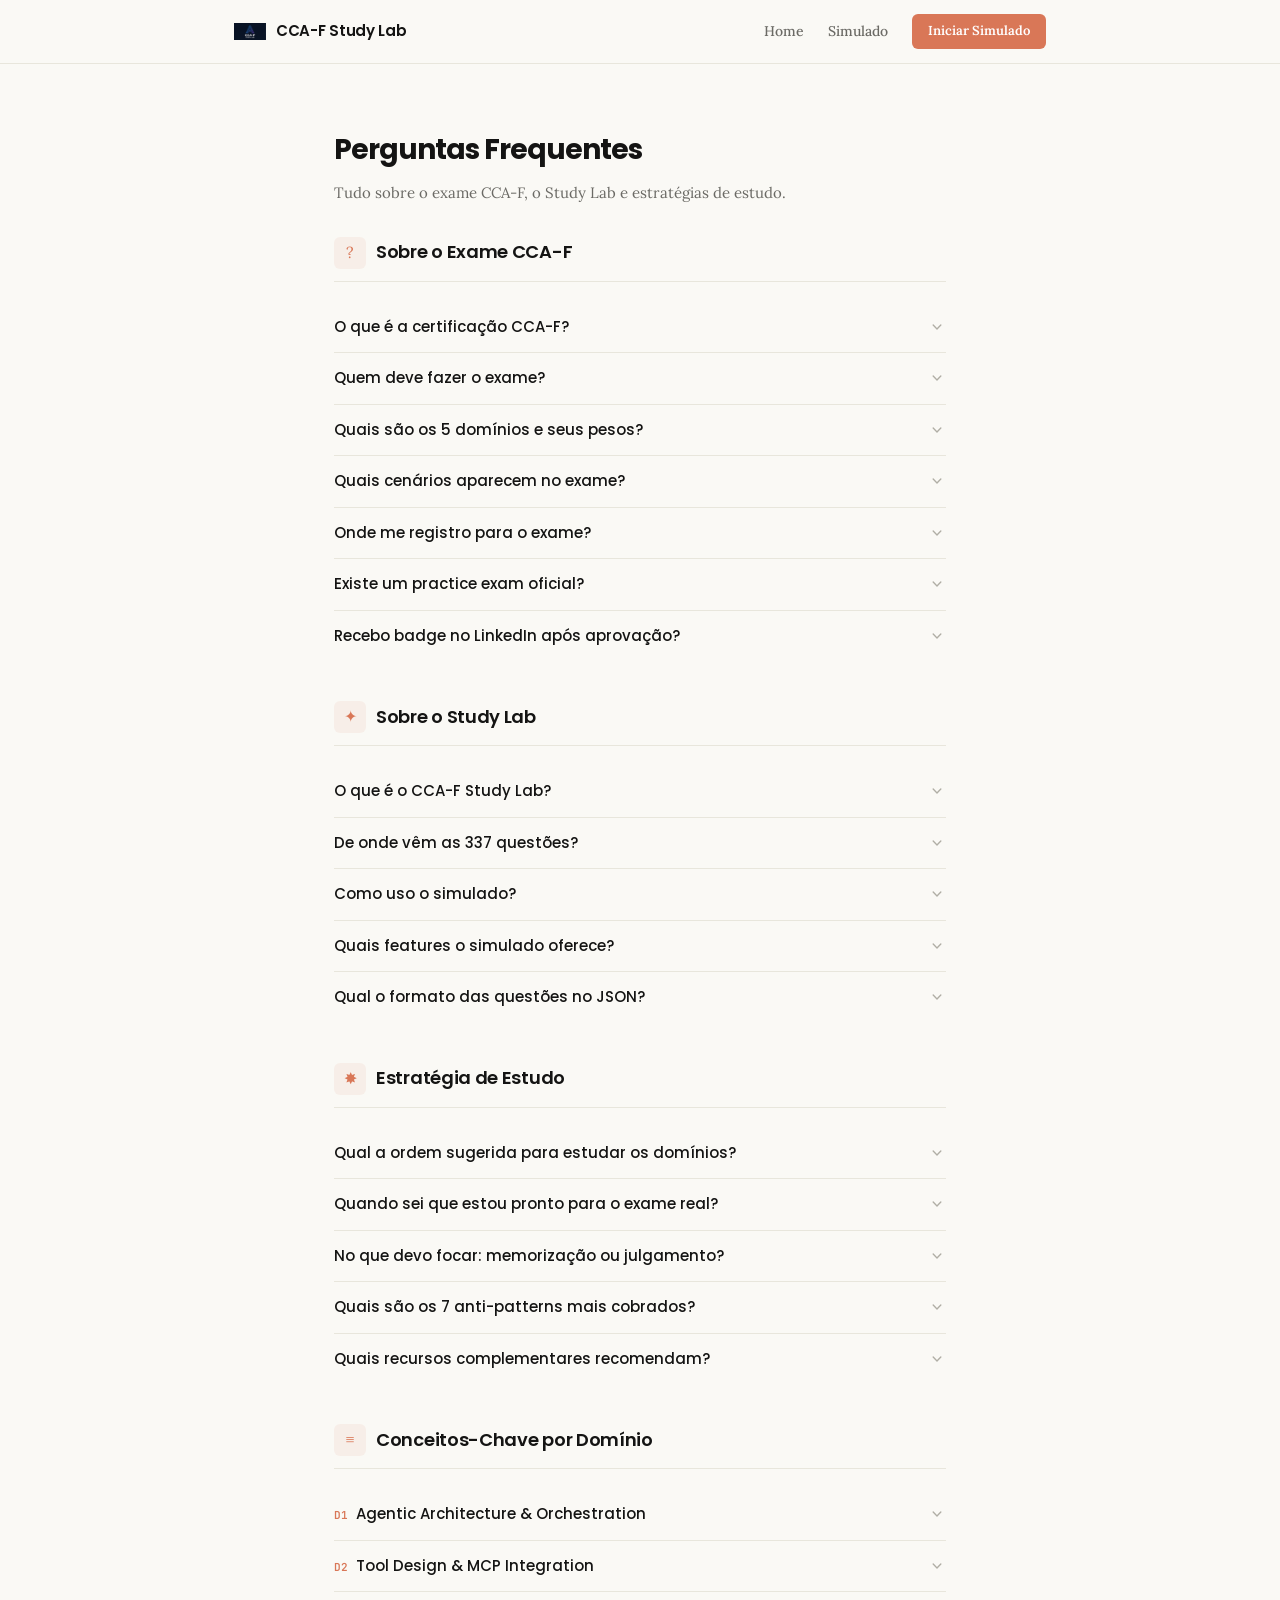
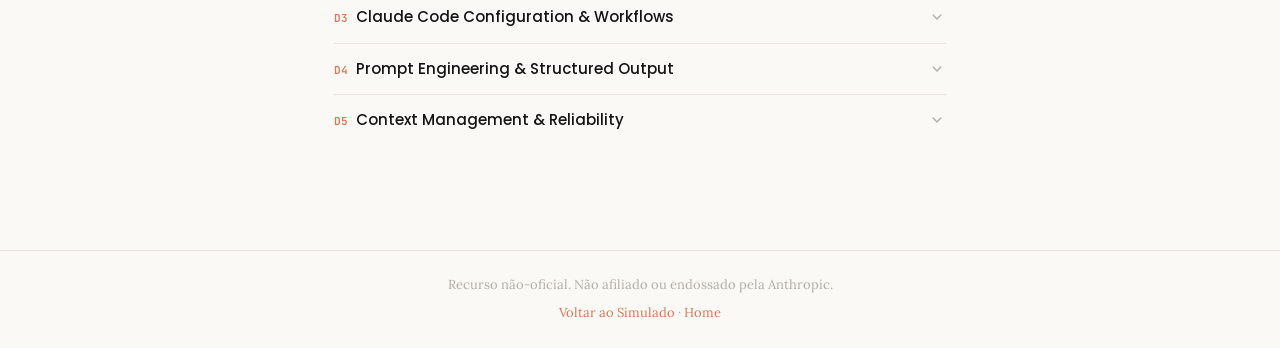
==== commit 2ad656eb: "style: redesign simulado and FAQ with unified nav and editorial layout - Unified sticky header with " ====
--- a/ccaf-faq.html
+++ b/ccaf-faq.html
@@ -19,7 +19,6 @@
 <style>
 :root {
   --bg-primary: #faf9f5;
-  --bg-secondary: #ffffff;
   --bg-card: #ffffff;
   --bg-hover: #f5f4f0;
   --text-primary: #141413;
@@ -28,7 +27,6 @@
   --accent-orange: #d97757;
   --accent-blue: #6a9bcc;
   --accent-green: #788c5d;
-  --accent-red: #c45c4a;
   --border: #e8e6dc;
   --border-active: #b0aea5;
   --radius: 8px;
@@ -48,86 +46,84 @@
 
 /* Header */
 .header {
-  background: var(--bg-secondary);
+  position: sticky; top: 0; z-index: 100;
+  background: var(--bg-primary);
   border-bottom: 1px solid var(--border);
-  padding: 20px 0;
-  position: sticky; top: 0; z-index: 100;
+  padding: 14px 0;
 }
 .header-inner {
-  max-width: 900px; margin: 0 auto; padding: 0 24px;
+  max-width: 860px; margin: 0 auto; padding: 0 24px;
   display: flex; align-items: center; justify-content: space-between;
 }
-.logo { display: flex; align-items: center; gap: 12px; text-decoration: none; }
-.logo-icon {
-  width: 40px; height: 40px; border-radius: 8px;
-  object-fit: contain;
-}
-.logo-text { font-size: 18px; font-weight: 600; letter-spacing: -0.5px; color: var(--text-primary); }
-.logo-sub { font-size: 12px; color: var(--text-muted); font-weight: 400; }
-.back-link {
-  display: flex; align-items: center; gap: 6px;
-  color: var(--accent-orange); text-decoration: none; font-size: 14px; font-weight: 500;
-  font-family: 'Poppins', Arial, sans-serif;
-  padding: 8px 16px; border-radius: var(--radius);
-  border: 1px solid var(--border); transition: all 0.2s;
-}
-.back-link:hover { border-color: var(--accent-orange); background: rgba(217,119,87,0.05); }
+.logo { display: flex; align-items: center; gap: 10px; text-decoration: none; }
+.logo-icon { width: 32px; height: 32px; border-radius: 6px; object-fit: contain; }
+.logo-text { font-size: 15px; font-weight: 600; color: var(--text-primary); letter-spacing: -0.3px; }
+.nav { display: flex; align-items: center; gap: 24px; }
+.nav-link {
+  font-size: 14px; font-weight: 500; color: var(--text-secondary);
+  text-decoration: none; transition: color 0.15s;
+}
+.nav-link:hover { color: var(--text-primary); }
+.nav-cta {
+  font-size: 13px; font-weight: 600; color: white;
+  background: var(--accent-orange); border-radius: 6px;
+  padding: 7px 16px; text-decoration: none; transition: background 0.15s;
+}
+.nav-cta:hover { background: #c4694c; }
 
 /* Container */
-.container { max-width: 900px; margin: 0 auto; padding: 24px; }
+.container { max-width: 660px; margin: 0 auto; padding: 24px; }
 
 /* Hero */
 .hero { padding: 40px 0 32px; }
-.hero-title { font-size: 32px; font-weight: 700; letter-spacing: -1px; margin-bottom: 8px; }
-.hero-subtitle { color: var(--text-secondary); font-size: 15px; max-width: 600px; }
+.hero-title {
+  font-family: 'Poppins', Arial, sans-serif;
+  font-size: 28px; font-weight: 700; letter-spacing: -1px; margin-bottom: 8px;
+}
+.hero-subtitle { color: var(--text-secondary); font-size: 15px; }
 
 /* Section */
 .section { margin-bottom: 40px; }
 .section-header {
-  display: flex; align-items: center; gap: 12px; margin-bottom: 20px;
+  display: flex; align-items: center; gap: 10px; margin-bottom: 20px;
   padding-bottom: 12px; border-bottom: 1px solid var(--border);
 }
 .section-icon {
-  width: 36px; height: 36px; border-radius: 8px;
+  width: 32px; height: 32px; border-radius: 6px;
   display: flex; align-items: center; justify-content: center;
-  font-size: 18px; flex-shrink: 0;
-}
-.section-icon.exam { background: rgba(217,119,87,0.1); color: var(--accent-orange); }
-.section-icon.lab { background: rgba(106,155,204,0.1); color: var(--accent-blue); }
-.section-icon.strategy { background: rgba(176,174,165,0.15); color: var(--text-secondary); }
-.section-icon.concepts { background: rgba(120,140,93,0.1); color: var(--accent-green); }
-.section-title { font-size: 20px; font-weight: 700; letter-spacing: -0.5px; }
+  font-size: 16px; flex-shrink: 0;
+  background: rgba(217,119,87,0.08); color: var(--accent-orange);
+}
+.section-title {
+  font-family: 'Poppins', Arial, sans-serif;
+  font-size: 18px; font-weight: 600; letter-spacing: -0.3px;
+}
 
 /* Accordion */
 .faq-item {
-  background: var(--bg-card); border: 1px solid var(--border);
-  border-radius: var(--radius); margin-bottom: 10px;
+  border-bottom: 1px solid var(--border);
   overflow: hidden; transition: border-color 0.2s;
 }
-.faq-item:hover { border-color: var(--border-active); }
-.faq-item.open { border-color: var(--border-active); }
+.faq-item:last-child { border-bottom: none; }
 .faq-question {
-  padding: 16px 20px; cursor: pointer; user-select: none;
+  padding: 14px 0; cursor: pointer; user-select: none;
   display: flex; align-items: center; justify-content: space-between; gap: 16px;
-  font-weight: 600; font-size: 15px; line-height: 1.5;
   font-family: 'Poppins', Arial, sans-serif;
-}
-.faq-question:hover { background: var(--bg-hover); }
+  font-weight: 500; font-size: 15px; line-height: 1.5;
+}
+.faq-question:hover { color: var(--accent-orange); }
 .faq-chevron {
-  flex-shrink: 0; width: 20px; height: 20px;
+  flex-shrink: 0; width: 18px; height: 18px;
   transition: transform 0.25s ease;
   color: var(--text-muted);
 }
 .faq-item.open .faq-chevron { transform: rotate(180deg); }
-.faq-answer {
-  max-height: 0; overflow: hidden;
-  transition: max-height 0.35s ease;
-}
+.faq-answer { max-height: 0; overflow: hidden; transition: max-height 0.35s ease; }
 .faq-answer-inner {
-  padding: 0 20px 20px;
+  padding: 0 0 16px;
   font-size: 14px; color: var(--text-secondary); line-height: 1.7;
 }
-.faq-answer-inner p { margin-bottom: 12px; }
+.faq-answer-inner p { margin-bottom: 10px; }
 .faq-answer-inner p:last-child { margin-bottom: 0; }
 .faq-answer-inner strong { color: var(--text-primary); }
 .faq-answer-inner code {
@@ -137,40 +133,33 @@
 .faq-answer-inner a { color: var(--accent-orange); text-decoration: none; }
 .faq-answer-inner a:hover { text-decoration: underline; }
 .faq-answer-inner ul, .faq-answer-inner ol { margin: 8px 0 12px 20px; }
-.faq-answer-inner li { margin-bottom: 6px; }
+.faq-answer-inner li { margin-bottom: 4px; }
 
 /* Domain table */
 .domain-table { width: 100%; border-collapse: collapse; margin: 12px 0; font-size: 13px; }
 .domain-table th {
-  text-align: left; padding: 8px 12px; font-weight: 600;
+  text-align: left; padding: 6px 10px; font-weight: 600;
   border-bottom: 1px solid var(--border); color: var(--text-muted);
   font-family: 'JetBrains Mono', monospace; font-size: 11px; text-transform: uppercase; letter-spacing: 0.5px;
 }
-.domain-table td { padding: 8px 12px; border-bottom: 1px solid var(--border); }
+.domain-table td { padding: 6px 10px; border-bottom: 1px solid var(--border); }
 .domain-badge {
-  padding: 2px 8px; border-radius: 6px; font-size: 11px;
-  font-weight: 600; font-family: 'JetBrains Mono', monospace;
-}
-.d1-badge { background: rgba(217,119,87,0.1); color: var(--accent-orange); }
-.d2-badge { background: rgba(106,155,204,0.1); color: var(--accent-blue); }
-.d3-badge { background: rgba(120,140,93,0.1); color: var(--accent-green); }
-.d4-badge { background: rgba(176,174,165,0.15); color: var(--text-secondary); }
-.d5-badge { background: rgba(106,155,204,0.15); color: #5a87b5; }
+  font-family: 'JetBrains Mono', monospace;
+  font-size: 11px; font-weight: 600; color: var(--accent-orange);
+}
 
 /* Info box */
 .info-box {
   background: rgba(106,155,204,0.06);
   border-left: 3px solid var(--accent-blue);
-  border-radius: 0 8px 8px 0;
-  padding: 12px 16px; margin: 12px 0;
-  font-size: 13px;
+  border-radius: 0 6px 6px 0;
+  padding: 10px 14px; margin: 10px 0; font-size: 13px;
 }
 .warning-box {
   background: rgba(217,119,87,0.06);
   border-left: 3px solid var(--accent-orange);
-  border-radius: 0 8px 8px 0;
-  padding: 12px 16px; margin: 12px 0;
-  font-size: 13px;
+  border-radius: 0 6px 6px 0;
+  padding: 10px 14px; margin: 10px 0; font-size: 13px;
 }
 
 /* Concept cards */
@@ -194,12 +183,11 @@
 .footer a:hover { text-decoration: underline; }
 
 @media (max-width: 640px) {
-  .header-inner { flex-direction: column; gap: 12px; }
-  .hero-title { font-size: 24px; }
-  .faq-question { font-size: 14px; padding: 14px 16px; }
-  .faq-answer-inner { padding: 0 16px 16px; }
-  .domain-table { font-size: 12px; }
-  .domain-table th, .domain-table td { padding: 6px 8px; }
+  .header-inner { gap: 12px; }
+  .hero-title { font-size: 22px; }
+  .faq-question { font-size: 14px; }
+  .nav { gap: 16px; }
+  .nav-cta { padding: 6px 12px; font-size: 12px; }
 }
 </style>
 </head>
@@ -207,12 +195,15 @@
 
 <header class="header">
   <div class="header-inner">
-    <a href="simulado.html" class="logo">
-      <img class="logo-icon" src="[data-uri]" alt="CCA-F Study Lab" />
-      <div><div class="logo-text">CCA-F Study Lab</div><div class="logo-sub">FAQ</div></div>
+    <a href="index.html" class="logo">
+      <img class="logo-icon" src="[data-uri]" alt="CCA-F" />
+      <span class="logo-text">CCA-F Study Lab</span>
     </a>
-    <a href="simulado.html" class="back-link">Simulado</a>
-    <a href="index.html" class="back-link">Home</a>
+    <nav class="nav">
+      <a href="index.html" class="nav-link">Home</a>
+      <a href="simulado.html" class="nav-link">Simulado</a>
+      <a href="simulado.html" class="nav-cta">Iniciar Simulado</a>
+    </nav>
   </div>
 </header>
 
@@ -227,7 +218,7 @@
   <!-- ═══════════════════════════════════ -->
   <div class="section">
     <div class="section-header">
-      <div class="section-icon exam">?</div>
+      <div class="section-icon">?</div>
       <div class="section-title">Sobre o Exame CCA-F</div>
     </div>
 
@@ -276,11 +267,11 @@
         <table class="domain-table">
           <thead><tr><th>Domínio</th><th>Título</th><th>Peso</th></tr></thead>
           <tbody>
-            <tr><td><span class="domain-badge d1-badge">D1</span></td><td>Agentic Architecture &amp; Orchestration</td><td><strong>27%</strong></td></tr>
-            <tr><td><span class="domain-badge d2-badge">D2</span></td><td>Tool Design &amp; MCP Integration</td><td><strong>18%</strong></td></tr>
-            <tr><td><span class="domain-badge d3-badge">D3</span></td><td>Claude Code Configuration &amp; Workflows</td><td><strong>20%</strong></td></tr>
-            <tr><td><span class="domain-badge d4-badge">D4</span></td><td>Prompt Engineering &amp; Structured Output</td><td><strong>20%</strong></td></tr>
-            <tr><td><span class="domain-badge d5-badge">D5</span></td><td>Context Management &amp; Reliability</td><td><strong>15%</strong></td></tr>
+            <tr><td><span class="domain-badge">D1</span></td><td>Agentic Architecture &amp; Orchestration</td><td><strong>27%</strong></td></tr>
+            <tr><td><span class="domain-badge">D2</span></td><td>Tool Design &amp; MCP Integration</td><td><strong>18%</strong></td></tr>
+            <tr><td><span class="domain-badge">D3</span></td><td>Claude Code Configuration &amp; Workflows</td><td><strong>20%</strong></td></tr>
+            <tr><td><span class="domain-badge">D4</span></td><td>Prompt Engineering &amp; Structured Output</td><td><strong>20%</strong></td></tr>
+            <tr><td><span class="domain-badge">D5</span></td><td>Context Management &amp; Reliability</td><td><strong>15%</strong></td></tr>
           </tbody>
         </table>
         <p>D1 sozinho vale mais de um quarto do exame — é o domínio mais importante.</p>
@@ -345,7 +336,7 @@
   <!-- ═══════════════════════════════════ -->
   <div class="section">
     <div class="section-header">
-      <div class="section-icon lab">&#x2726;</div>
+      <div class="section-icon">&#x2726;</div>
       <div class="section-title">Sobre o Study Lab</div>
     </div>
 
@@ -442,7 +433,7 @@
   <!-- ═══════════════════════════════════ -->
   <div class="section">
     <div class="section-header">
-      <div class="section-icon strategy">&#x2738;</div>
+      <div class="section-icon">&#x2738;</div>
       <div class="section-title">Estratégia de Estudo</div>
     </div>
 
@@ -454,11 +445,11 @@
       <div class="faq-answer"><div class="faq-answer-inner">
         <p><strong>Por peso no exame:</strong></p>
         <ol>
-          <li><span class="domain-badge d1-badge">D1</span> Agentic Architecture — <strong>27%</strong> (maior peso, comece aqui)</li>
-          <li><span class="domain-badge d3-badge">D3</span> Claude Code Config — <strong>20%</strong></li>
-          <li><span class="domain-badge d4-badge">D4</span> Prompt Engineering — <strong>20%</strong></li>
-          <li><span class="domain-badge d2-badge">D2</span> Tool Design &amp; MCP — <strong>18%</strong></li>
-          <li><span class="domain-badge d5-badge">D5</span> Context &amp; Reliability — <strong>15%</strong></li>
+          <li><span class="domain-badge">D1</span> Agentic Architecture — <strong>27%</strong> (maior peso, comece aqui)</li>
+          <li><span class="domain-badge">D3</span> Claude Code Config — <strong>20%</strong></li>
+          <li><span class="domain-badge">D4</span> Prompt Engineering — <strong>20%</strong></li>
+          <li><span class="domain-badge">D2</span> Tool Design &amp; MCP — <strong>18%</strong></li>
+          <li><span class="domain-badge">D5</span> Context &amp; Reliability — <strong>15%</strong></li>
         </ol>
         <p><strong>Alternativa — por familiaridade:</strong> se você já usa Claude Code no dia a dia, comece por D3 para consolidar o que já sabe, e depois ataque D1.</p>
       </div></div>
@@ -527,13 +518,13 @@
   <!-- ═══════════════════════════════════ -->
   <div class="section">
     <div class="section-header">
-      <div class="section-icon concepts">&#x2261;</div>
+      <div class="section-icon">&#x2261;</div>
       <div class="section-title">Conceitos-Chave por Domínio</div>
     </div>
 
     <div class="faq-item">
       <div class="faq-question" onclick="toggle(this)">
-        <span><span class="domain-badge d1-badge">D1</span>&nbsp; Agentic Architecture &amp; Orchestration</span>
+        <span><span class="domain-badge">D1</span>&nbsp; Agentic Architecture &amp; Orchestration</span>
         <svg class="faq-chevron" viewBox="0 0 20 20" fill="currentColor"><path fill-rule="evenodd" d="M5.23 7.21a.75.75 0 011.06.02L10 11.168l3.71-3.938a.75.75 0 111.08 1.04l-4.25 4.5a.75.75 0 01-1.08 0l-4.25-4.5a.75.75 0 01.02-1.06z"/></svg>
       </div>
       <div class="faq-answer"><div class="faq-answer-inner">
@@ -550,7 +541,7 @@
 
     <div class="faq-item">
       <div class="faq-question" onclick="toggle(this)">
-        <span><span class="domain-badge d2-badge">D2</span>&nbsp; Tool Design &amp; MCP Integration</span>
+        <span><span class="domain-badge">D2</span>&nbsp; Tool Design &amp; MCP Integration</span>
         <svg class="faq-chevron" viewBox="0 0 20 20" fill="currentColor"><path fill-rule="evenodd" d="M5.23 7.21a.75.75 0 011.06.02L10 11.168l3.71-3.938a.75.75 0 111.08 1.04l-4.25 4.5a.75.75 0 01-1.08 0l-4.25-4.5a.75.75 0 01.02-1.06z"/></svg>
       </div>
       <div class="faq-answer"><div class="faq-answer-inner">
@@ -566,7 +557,7 @@
 
     <div class="faq-item">
       <div class="faq-question" onclick="toggle(this)">
-        <span><span class="domain-badge d3-badge">D3</span>&nbsp; Claude Code Configuration &amp; Workflows</span>
+        <span><span class="domain-badge">D3</span>&nbsp; Claude Code Configuration &amp; Workflows</span>
         <svg class="faq-chevron" viewBox="0 0 20 20" fill="currentColor"><path fill-rule="evenodd" d="M5.23 7.21a.75.75 0 011.06.02L10 11.168l3.71-3.938a.75.75 0 111.08 1.04l-4.25 4.5a.75.75 0 01-1.08 0l-4.25-4.5a.75.75 0 01.02-1.06z"/></svg>
       </div>
       <div class="faq-answer"><div class="faq-answer-inner">
@@ -582,7 +573,7 @@
 
     <div class="faq-item">
       <div class="faq-question" onclick="toggle(this)">
-        <span><span class="domain-badge d4-badge">D4</span>&nbsp; Prompt Engineering &amp; Structured Output</span>
+        <span><span class="domain-badge">D4</span>&nbsp; Prompt Engineering &amp; Structured Output</span>
         <svg class="faq-chevron" viewBox="0 0 20 20" fill="currentColor"><path fill-rule="evenodd" d="M5.23 7.21a.75.75 0 011.06.02L10 11.168l3.71-3.938a.75.75 0 111.08 1.04l-4.25 4.5a.75.75 0 01-1.08 0l-4.25-4.5a.75.75 0 01.02-1.06z"/></svg>
       </div>
       <div class="faq-answer"><div class="faq-answer-inner">
@@ -598,7 +589,7 @@
 
     <div class="faq-item">
       <div class="faq-question" onclick="toggle(this)">
-        <span><span class="domain-badge d5-badge">D5</span>&nbsp; Context Management &amp; Reliability</span>
+        <span><span class="domain-badge">D5</span>&nbsp; Context Management &amp; Reliability</span>
         <svg class="faq-chevron" viewBox="0 0 20 20" fill="currentColor"><path fill-rule="evenodd" d="M5.23 7.21a.75.75 0 011.06.02L10 11.168l3.71-3.938a.75.75 0 111.08 1.04l-4.25 4.5a.75.75 0 01-1.08 0l-4.25-4.5a.75.75 0 01.02-1.06z"/></svg>
       </div>
       <div class="faq-answer"><div class="faq-answer-inner">
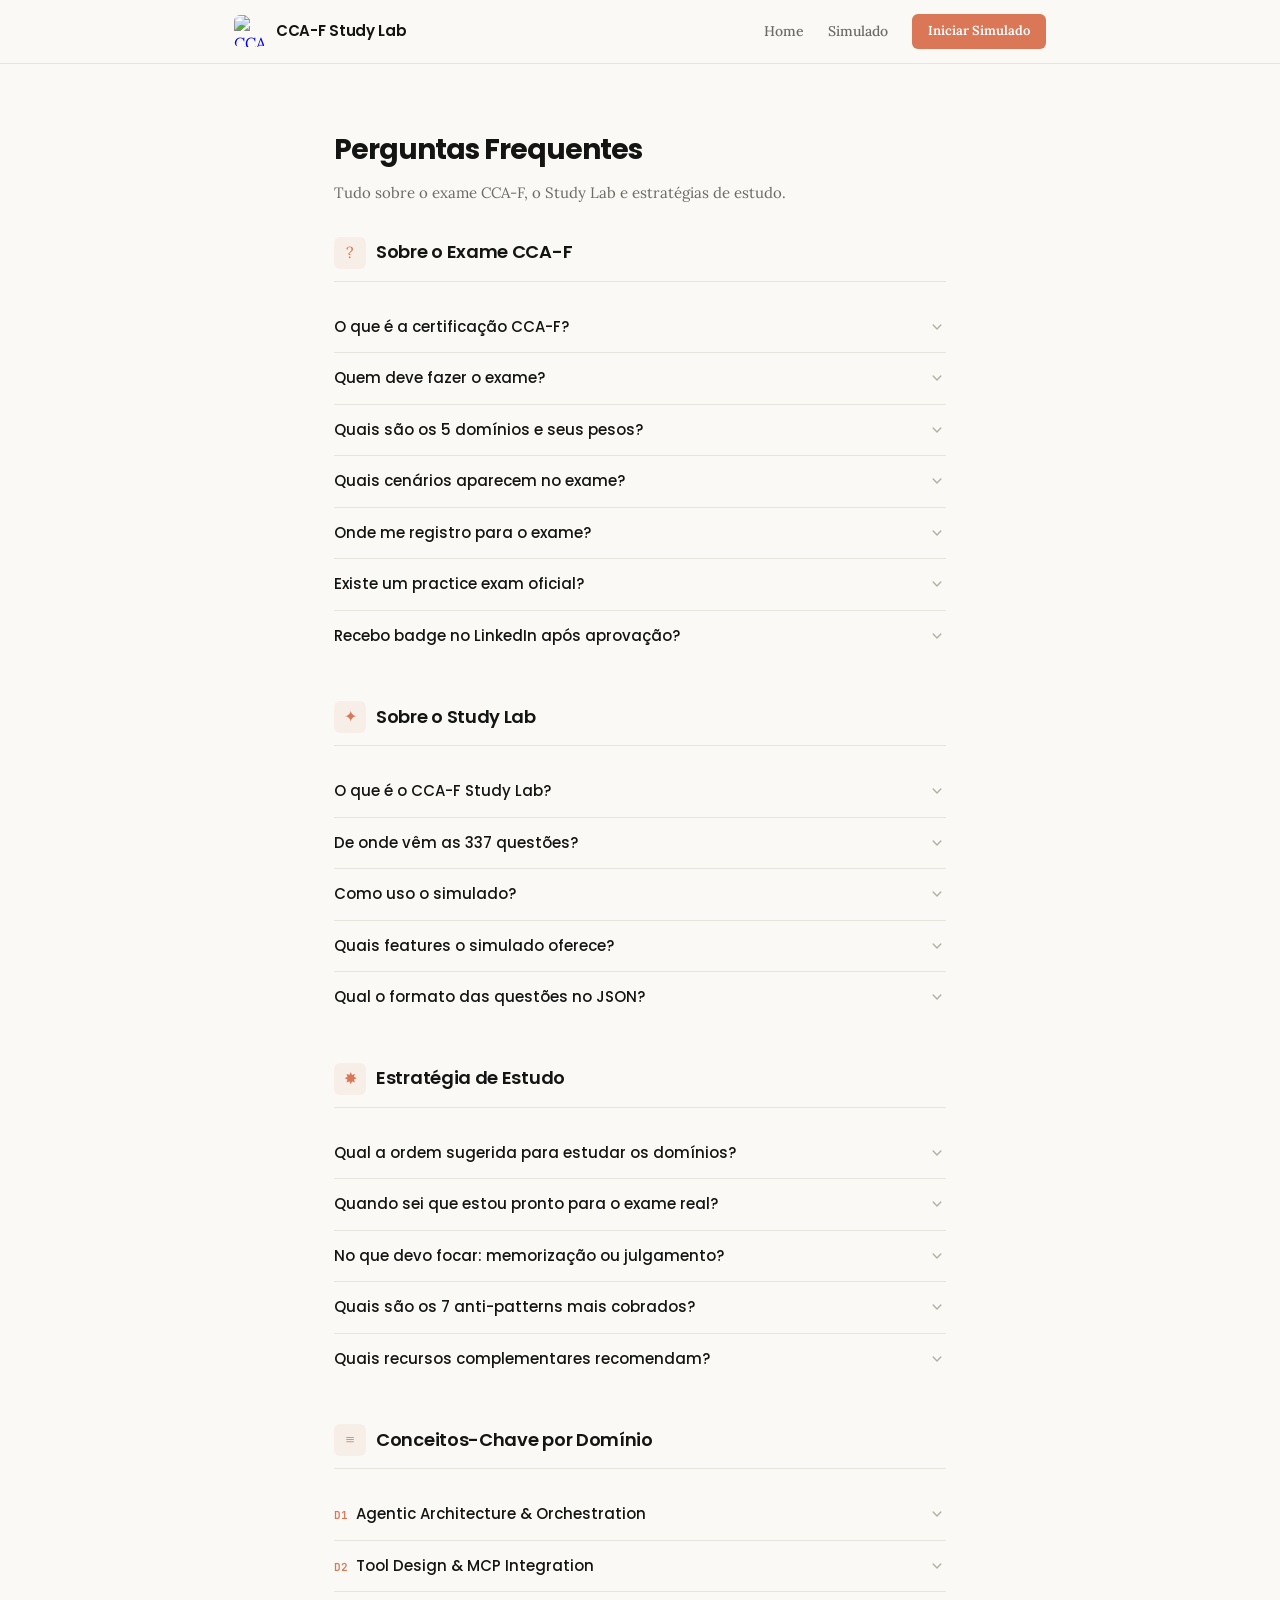
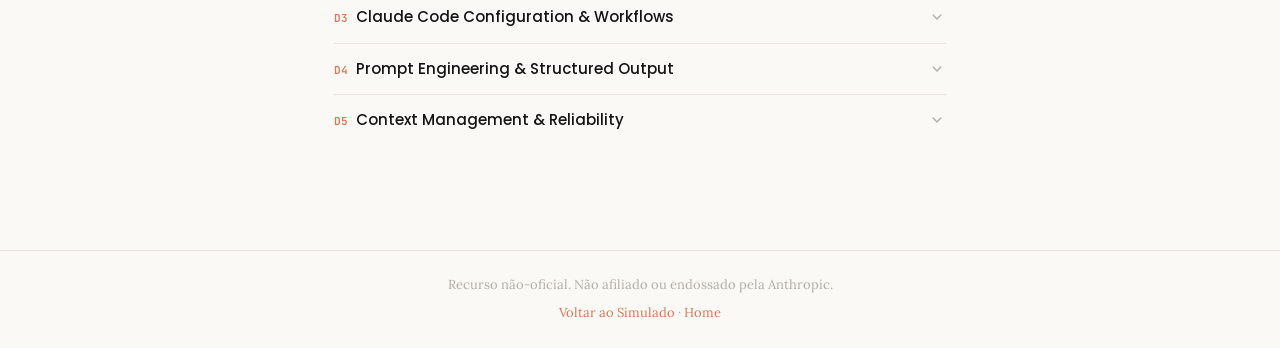
==== commit 7337d2a4: "perf: optimize images and replace base64 with file references - favicon.png: 6MB (2048x2048) → 5KB (" ====
--- a/ccaf-faq.html
+++ b/ccaf-faq.html
@@ -4,7 +4,7 @@
 <meta charset="UTF-8">
 <meta name="viewport" content="width=device-width, initial-scale=1.0">
 <title>CCA-F Study Lab — FAQ</title>
-<link rel="icon" type="image/png" href="[data-uri]" />
+<link rel="icon" type="image/png" href="favicon.png" />
 <meta name="description" content="Simulado interativo com 337 questões para a certificação Claude Certified Architect — Foundations (CCA-F). Cobrindo todos os 5 domínios do exame." />
 <meta name="theme-color" content="#faf9f5" />
 <meta property="og:title" content="CCA-F Study Lab — Simulado Claude Certified Architect" />
@@ -196,7 +196,7 @@
 <header class="header">
   <div class="header-inner">
     <a href="index.html" class="logo">
-      <img class="logo-icon" src="[data-uri]" alt="CCA-F" />
+      <img class="logo-icon" src="logo.png" alt="CCA-F" />
       <span class="logo-text">CCA-F Study Lab</span>
     </a>
     <nav class="nav">
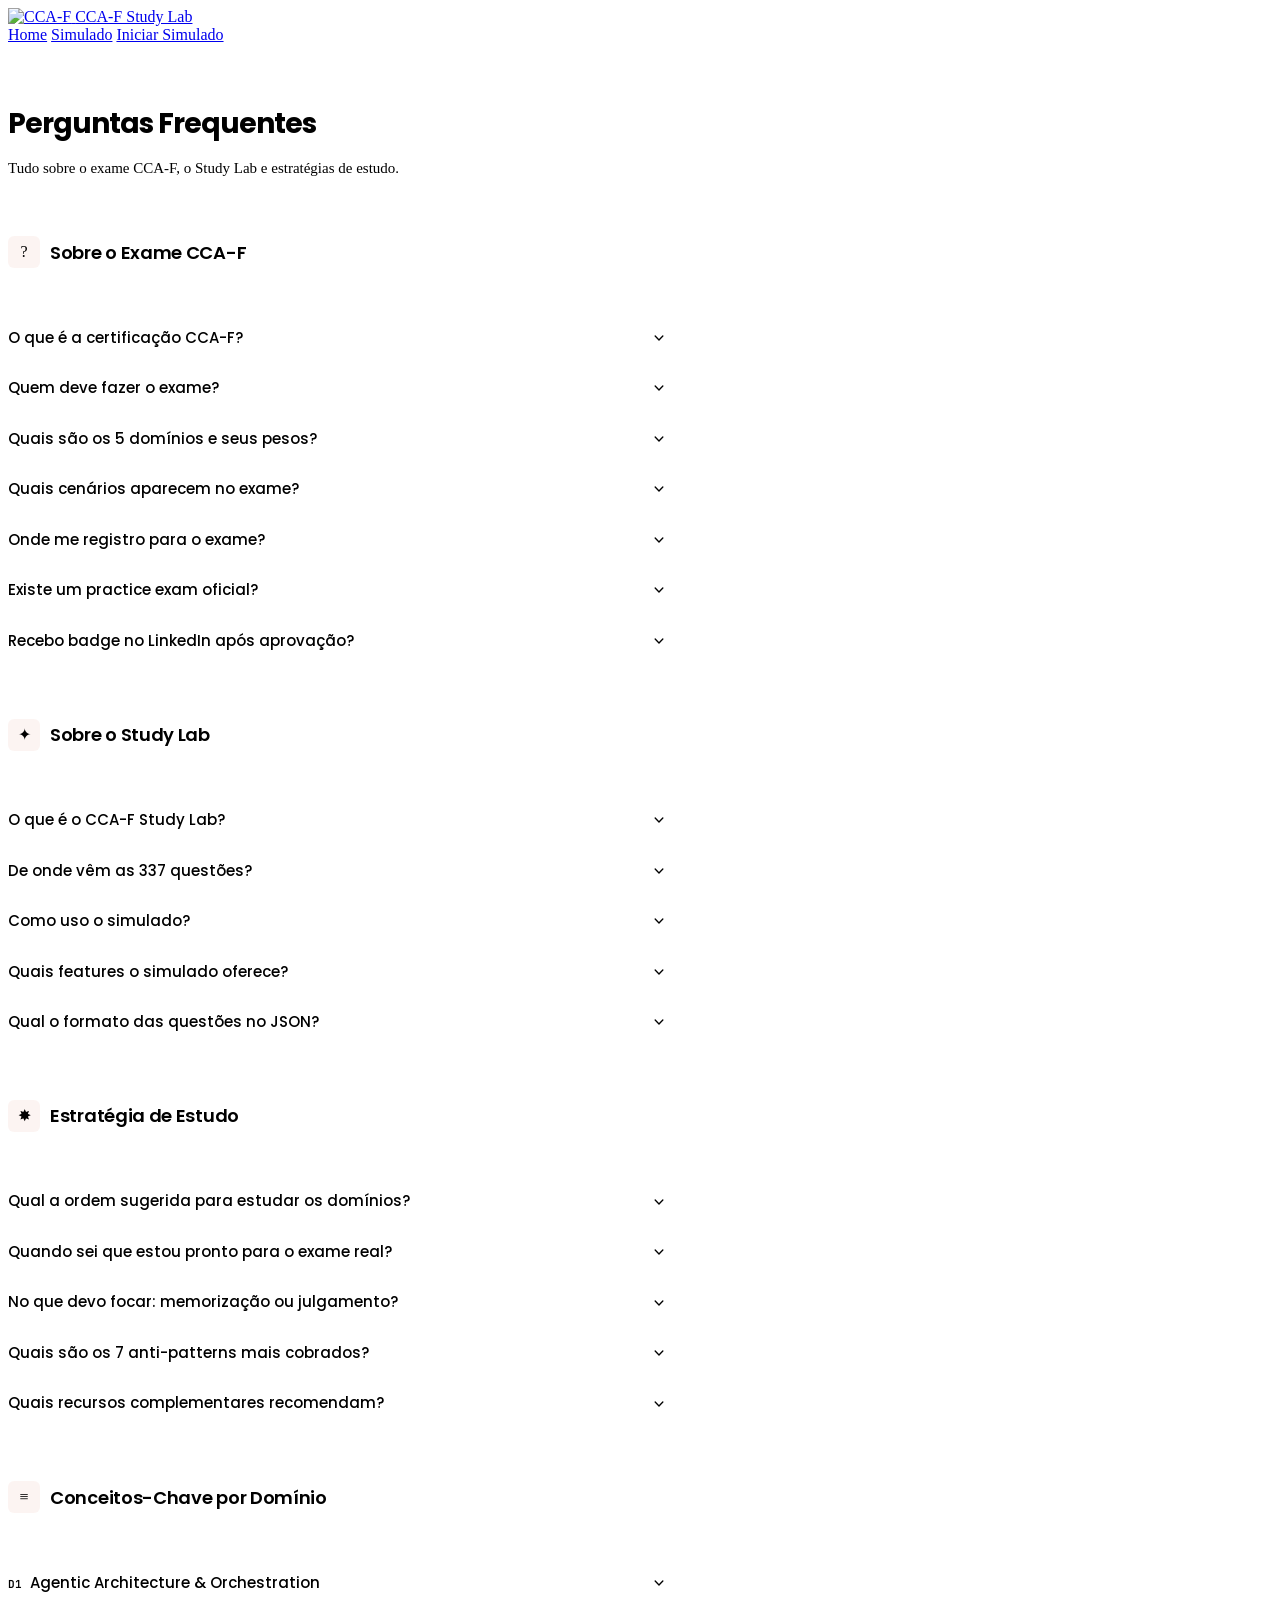
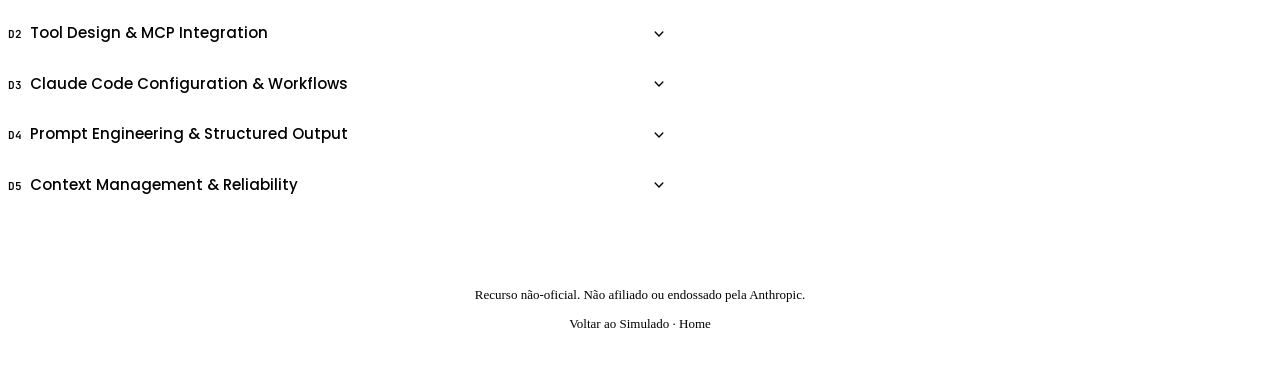
==== commit b3f32c71: "a11y: improve semantic HTML and accessibility - simulado.html: <div class="container"> → <main>, set" ====
--- a/ccaf-faq.html
+++ b/ccaf-faq.html
@@ -16,63 +16,10 @@
 <meta name="twitter:description" content="337 questões para a certificação Claude Certified Architect — Foundations" />
 <meta name="twitter:image" content="https://felipebossolani.github.io/claude-certified-architect-foundations-simulado/og-image.png" />
 <link href="https://fonts.googleapis.com/css2?family=JetBrains+Mono:wght@400;500;700&family=Poppins:wght@400;500;600;700&family=Lora:ital,wght@0,400;0,500;0,600;0,700;1,400;1,500&display=swap" rel="stylesheet">
+<link rel="stylesheet" href="styles.css">
 <style>
-:root {
-  --bg-primary: #faf9f5;
-  --bg-card: #ffffff;
-  --bg-hover: #f5f4f0;
-  --text-primary: #141413;
-  --text-secondary: #6b6a65;
-  --text-muted: #b0aea5;
-  --accent-orange: #d97757;
-  --accent-blue: #6a9bcc;
-  --accent-green: #788c5d;
-  --border: #e8e6dc;
-  --border-active: #b0aea5;
-  --radius: 8px;
-}
-* { margin: 0; padding: 0; box-sizing: border-box; }
-body {
-  font-family: 'Lora', Georgia, serif;
-  background: var(--bg-primary);
-  color: var(--text-primary);
-  min-height: 100vh;
-  line-height: 1.6;
-}
-h1, h2, h3, h4, h5, h6, .hero-title, .section-title, .logo-text {
-  font-family: 'Poppins', Arial, sans-serif;
-}
-code, .mono { font-family: 'JetBrains Mono', monospace; }
-
-/* Header */
-.header {
-  position: sticky; top: 0; z-index: 100;
-  background: var(--bg-primary);
-  border-bottom: 1px solid var(--border);
-  padding: 14px 0;
-}
-.header-inner {
-  max-width: 860px; margin: 0 auto; padding: 0 24px;
-  display: flex; align-items: center; justify-content: space-between;
-}
-.logo { display: flex; align-items: center; gap: 10px; text-decoration: none; }
-.logo-icon { width: 32px; height: 32px; border-radius: 6px; object-fit: contain; }
-.logo-text { font-size: 15px; font-weight: 600; color: var(--text-primary); letter-spacing: -0.3px; }
-.nav { display: flex; align-items: center; gap: 24px; }
-.nav-link {
-  font-size: 14px; font-weight: 500; color: var(--text-secondary);
-  text-decoration: none; transition: color 0.15s;
-}
-.nav-link:hover { color: var(--text-primary); }
-.nav-cta {
-  font-size: 13px; font-weight: 600; color: white;
-  background: var(--accent-orange); border-radius: 6px;
-  padding: 7px 16px; text-decoration: none; transition: background 0.15s;
-}
-.nav-cta:hover { background: #c4694c; }
-
-/* Container */
-.container { max-width: 660px; margin: 0 auto; padding: 24px; }
+.hero-title, .section-title { font-family: 'Poppins', Arial, sans-serif; }
+.container { max-width: 660px; }
 
 /* Hero */
 .hero { padding: 40px 0 32px; }
@@ -209,8 +156,8 @@
 
 <main class="container">
   <div class="hero">
-    <div class="hero-title">Perguntas Frequentes</div>
-    <div class="hero-subtitle">Tudo sobre o exame CCA-F, o Study Lab e estratégias de estudo.</div>
+    <h1 class="hero-title">Perguntas Frequentes</h1>
+    <p class="hero-subtitle">Tudo sobre o exame CCA-F, o Study Lab e estratégias de estudo.</p>
   </div>
 
   <!-- ═══════════════════════════════════ -->
@@ -219,11 +166,11 @@
   <div class="section">
     <div class="section-header">
       <div class="section-icon">?</div>
-      <div class="section-title">Sobre o Exame CCA-F</div>
-    </div>
-
-    <div class="faq-item">
-      <div class="faq-question" onclick="toggle(this)">
+      <h2 class="section-title">Sobre o Exame CCA-F</h2>
+    </div>
+
+    <div class="faq-item">
+      <div class="faq-question" role="button" tabindex="0" aria-expanded="false" onclick="toggle(this)">
         O que é a certificação CCA-F?
         <svg class="faq-chevron" viewBox="0 0 20 20" fill="currentColor"><path fill-rule="evenodd" d="M5.23 7.21a.75.75 0 011.06.02L10 11.168l3.71-3.938a.75.75 0 111.08 1.04l-4.25 4.5a.75.75 0 01-1.08 0l-4.25-4.5a.75.75 0 01.02-1.06z"/></svg>
       </div>
@@ -242,7 +189,7 @@
     </div>
 
     <div class="faq-item">
-      <div class="faq-question" onclick="toggle(this)">
+      <div class="faq-question" role="button" tabindex="0" aria-expanded="false" onclick="toggle(this)">
         Quem deve fazer o exame?
         <svg class="faq-chevron" viewBox="0 0 20 20" fill="currentColor"><path fill-rule="evenodd" d="M5.23 7.21a.75.75 0 011.06.02L10 11.168l3.71-3.938a.75.75 0 111.08 1.04l-4.25 4.5a.75.75 0 01-1.08 0l-4.25-4.5a.75.75 0 01.02-1.06z"/></svg>
       </div>
@@ -259,7 +206,7 @@
     </div>
 
     <div class="faq-item">
-      <div class="faq-question" onclick="toggle(this)">
+      <div class="faq-question" role="button" tabindex="0" aria-expanded="false" onclick="toggle(this)">
         Quais são os 5 domínios e seus pesos?
         <svg class="faq-chevron" viewBox="0 0 20 20" fill="currentColor"><path fill-rule="evenodd" d="M5.23 7.21a.75.75 0 011.06.02L10 11.168l3.71-3.938a.75.75 0 111.08 1.04l-4.25 4.5a.75.75 0 01-1.08 0l-4.25-4.5a.75.75 0 01.02-1.06z"/></svg>
       </div>
@@ -279,7 +226,7 @@
     </div>
 
     <div class="faq-item">
-      <div class="faq-question" onclick="toggle(this)">
+      <div class="faq-question" role="button" tabindex="0" aria-expanded="false" onclick="toggle(this)">
         Quais cenários aparecem no exame?
         <svg class="faq-chevron" viewBox="0 0 20 20" fill="currentColor"><path fill-rule="evenodd" d="M5.23 7.21a.75.75 0 011.06.02L10 11.168l3.71-3.938a.75.75 0 111.08 1.04l-4.25 4.5a.75.75 0 01-1.08 0l-4.25-4.5a.75.75 0 01.02-1.06z"/></svg>
       </div>
@@ -298,7 +245,7 @@
     </div>
 
     <div class="faq-item">
-      <div class="faq-question" onclick="toggle(this)">
+      <div class="faq-question" role="button" tabindex="0" aria-expanded="false" onclick="toggle(this)">
         Onde me registro para o exame?
         <svg class="faq-chevron" viewBox="0 0 20 20" fill="currentColor"><path fill-rule="evenodd" d="M5.23 7.21a.75.75 0 011.06.02L10 11.168l3.71-3.938a.75.75 0 111.08 1.04l-4.25 4.5a.75.75 0 01-1.08 0l-4.25-4.5a.75.75 0 01.02-1.06z"/></svg>
       </div>
@@ -308,7 +255,7 @@
     </div>
 
     <div class="faq-item">
-      <div class="faq-question" onclick="toggle(this)">
+      <div class="faq-question" role="button" tabindex="0" aria-expanded="false" onclick="toggle(this)">
         Existe um practice exam oficial?
         <svg class="faq-chevron" viewBox="0 0 20 20" fill="currentColor"><path fill-rule="evenodd" d="M5.23 7.21a.75.75 0 011.06.02L10 11.168l3.71-3.938a.75.75 0 111.08 1.04l-4.25 4.5a.75.75 0 01-1.08 0l-4.25-4.5a.75.75 0 01.02-1.06z"/></svg>
       </div>
@@ -321,7 +268,7 @@
     </div>
 
     <div class="faq-item">
-      <div class="faq-question" onclick="toggle(this)">
+      <div class="faq-question" role="button" tabindex="0" aria-expanded="false" onclick="toggle(this)">
         Recebo badge no LinkedIn após aprovação?
         <svg class="faq-chevron" viewBox="0 0 20 20" fill="currentColor"><path fill-rule="evenodd" d="M5.23 7.21a.75.75 0 011.06.02L10 11.168l3.71-3.938a.75.75 0 111.08 1.04l-4.25 4.5a.75.75 0 01-1.08 0l-4.25-4.5a.75.75 0 01.02-1.06z"/></svg>
       </div>
@@ -337,11 +284,11 @@
   <div class="section">
     <div class="section-header">
       <div class="section-icon">&#x2726;</div>
-      <div class="section-title">Sobre o Study Lab</div>
-    </div>
-
-    <div class="faq-item">
-      <div class="faq-question" onclick="toggle(this)">
+      <h2 class="section-title">Sobre o Study Lab</h2>
+    </div>
+
+    <div class="faq-item">
+      <div class="faq-question" role="button" tabindex="0" aria-expanded="false" onclick="toggle(this)">
         O que é o CCA-F Study Lab?
         <svg class="faq-chevron" viewBox="0 0 20 20" fill="currentColor"><path fill-rule="evenodd" d="M5.23 7.21a.75.75 0 011.06.02L10 11.168l3.71-3.938a.75.75 0 111.08 1.04l-4.25 4.5a.75.75 0 01-1.08 0l-4.25-4.5a.75.75 0 01.02-1.06z"/></svg>
       </div>
@@ -354,7 +301,7 @@
     </div>
 
     <div class="faq-item">
-      <div class="faq-question" onclick="toggle(this)">
+      <div class="faq-question" role="button" tabindex="0" aria-expanded="false" onclick="toggle(this)">
         De onde vêm as 337 questões?
         <svg class="faq-chevron" viewBox="0 0 20 20" fill="currentColor"><path fill-rule="evenodd" d="M5.23 7.21a.75.75 0 011.06.02L10 11.168l3.71-3.938a.75.75 0 111.08 1.04l-4.25 4.5a.75.75 0 01-1.08 0l-4.25-4.5a.75.75 0 01.02-1.06z"/></svg>
       </div>
@@ -375,7 +322,7 @@
     </div>
 
     <div class="faq-item">
-      <div class="faq-question" onclick="toggle(this)">
+      <div class="faq-question" role="button" tabindex="0" aria-expanded="false" onclick="toggle(this)">
         Como uso o simulado?
         <svg class="faq-chevron" viewBox="0 0 20 20" fill="currentColor"><path fill-rule="evenodd" d="M5.23 7.21a.75.75 0 011.06.02L10 11.168l3.71-3.938a.75.75 0 111.08 1.04l-4.25 4.5a.75.75 0 01-1.08 0l-4.25-4.5a.75.75 0 01.02-1.06z"/></svg>
       </div>
@@ -391,7 +338,7 @@
     </div>
 
     <div class="faq-item">
-      <div class="faq-question" onclick="toggle(this)">
+      <div class="faq-question" role="button" tabindex="0" aria-expanded="false" onclick="toggle(this)">
         Quais features o simulado oferece?
         <svg class="faq-chevron" viewBox="0 0 20 20" fill="currentColor"><path fill-rule="evenodd" d="M5.23 7.21a.75.75 0 011.06.02L10 11.168l3.71-3.938a.75.75 0 111.08 1.04l-4.25 4.5a.75.75 0 01-1.08 0l-4.25-4.5a.75.75 0 01.02-1.06z"/></svg>
       </div>
@@ -407,7 +354,7 @@
     </div>
 
     <div class="faq-item">
-      <div class="faq-question" onclick="toggle(this)">
+      <div class="faq-question" role="button" tabindex="0" aria-expanded="false" onclick="toggle(this)">
         Qual o formato das questões no JSON?
         <svg class="faq-chevron" viewBox="0 0 20 20" fill="currentColor"><path fill-rule="evenodd" d="M5.23 7.21a.75.75 0 011.06.02L10 11.168l3.71-3.938a.75.75 0 111.08 1.04l-4.25 4.5a.75.75 0 01-1.08 0l-4.25-4.5a.75.75 0 01.02-1.06z"/></svg>
       </div>
@@ -434,11 +381,11 @@
   <div class="section">
     <div class="section-header">
       <div class="section-icon">&#x2738;</div>
-      <div class="section-title">Estratégia de Estudo</div>
-    </div>
-
-    <div class="faq-item">
-      <div class="faq-question" onclick="toggle(this)">
+      <h2 class="section-title">Estratégia de Estudo</h2>
+    </div>
+
+    <div class="faq-item">
+      <div class="faq-question" role="button" tabindex="0" aria-expanded="false" onclick="toggle(this)">
         Qual a ordem sugerida para estudar os domínios?
         <svg class="faq-chevron" viewBox="0 0 20 20" fill="currentColor"><path fill-rule="evenodd" d="M5.23 7.21a.75.75 0 011.06.02L10 11.168l3.71-3.938a.75.75 0 111.08 1.04l-4.25 4.5a.75.75 0 01-1.08 0l-4.25-4.5a.75.75 0 01.02-1.06z"/></svg>
       </div>
@@ -456,7 +403,7 @@
     </div>
 
     <div class="faq-item">
-      <div class="faq-question" onclick="toggle(this)">
+      <div class="faq-question" role="button" tabindex="0" aria-expanded="false" onclick="toggle(this)">
         Quando sei que estou pronto para o exame real?
         <svg class="faq-chevron" viewBox="0 0 20 20" fill="currentColor"><path fill-rule="evenodd" d="M5.23 7.21a.75.75 0 011.06.02L10 11.168l3.71-3.938a.75.75 0 111.08 1.04l-4.25 4.5a.75.75 0 01-1.08 0l-4.25-4.5a.75.75 0 01.02-1.06z"/></svg>
       </div>
@@ -469,7 +416,7 @@
     </div>
 
     <div class="faq-item">
-      <div class="faq-question" onclick="toggle(this)">
+      <div class="faq-question" role="button" tabindex="0" aria-expanded="false" onclick="toggle(this)">
         No que devo focar: memorização ou julgamento?
         <svg class="faq-chevron" viewBox="0 0 20 20" fill="currentColor"><path fill-rule="evenodd" d="M5.23 7.21a.75.75 0 011.06.02L10 11.168l3.71-3.938a.75.75 0 111.08 1.04l-4.25 4.5a.75.75 0 01-1.08 0l-4.25-4.5a.75.75 0 01.02-1.06z"/></svg>
       </div>
@@ -480,7 +427,7 @@
     </div>
 
     <div class="faq-item">
-      <div class="faq-question" onclick="toggle(this)">
+      <div class="faq-question" role="button" tabindex="0" aria-expanded="false" onclick="toggle(this)">
         Quais são os 7 anti-patterns mais cobrados?
         <svg class="faq-chevron" viewBox="0 0 20 20" fill="currentColor"><path fill-rule="evenodd" d="M5.23 7.21a.75.75 0 011.06.02L10 11.168l3.71-3.938a.75.75 0 111.08 1.04l-4.25 4.5a.75.75 0 01-1.08 0l-4.25-4.5a.75.75 0 01.02-1.06z"/></svg>
       </div>
@@ -498,7 +445,7 @@
     </div>
 
     <div class="faq-item">
-      <div class="faq-question" onclick="toggle(this)">
+      <div class="faq-question" role="button" tabindex="0" aria-expanded="false" onclick="toggle(this)">
         Quais recursos complementares recomendam?
         <svg class="faq-chevron" viewBox="0 0 20 20" fill="currentColor"><path fill-rule="evenodd" d="M5.23 7.21a.75.75 0 011.06.02L10 11.168l3.71-3.938a.75.75 0 111.08 1.04l-4.25 4.5a.75.75 0 01-1.08 0l-4.25-4.5a.75.75 0 01.02-1.06z"/></svg>
       </div>
@@ -519,11 +466,11 @@
   <div class="section">
     <div class="section-header">
       <div class="section-icon">&#x2261;</div>
-      <div class="section-title">Conceitos-Chave por Domínio</div>
-    </div>
-
-    <div class="faq-item">
-      <div class="faq-question" onclick="toggle(this)">
+      <h2 class="section-title">Conceitos-Chave por Domínio</h2>
+    </div>
+
+    <div class="faq-item">
+      <div class="faq-question" role="button" tabindex="0" aria-expanded="false" onclick="toggle(this)">
         <span><span class="domain-badge">D1</span>&nbsp; Agentic Architecture &amp; Orchestration</span>
         <svg class="faq-chevron" viewBox="0 0 20 20" fill="currentColor"><path fill-rule="evenodd" d="M5.23 7.21a.75.75 0 011.06.02L10 11.168l3.71-3.938a.75.75 0 111.08 1.04l-4.25 4.5a.75.75 0 01-1.08 0l-4.25-4.5a.75.75 0 01.02-1.06z"/></svg>
       </div>
@@ -540,7 +487,7 @@
     </div>
 
     <div class="faq-item">
-      <div class="faq-question" onclick="toggle(this)">
+      <div class="faq-question" role="button" tabindex="0" aria-expanded="false" onclick="toggle(this)">
         <span><span class="domain-badge">D2</span>&nbsp; Tool Design &amp; MCP Integration</span>
         <svg class="faq-chevron" viewBox="0 0 20 20" fill="currentColor"><path fill-rule="evenodd" d="M5.23 7.21a.75.75 0 011.06.02L10 11.168l3.71-3.938a.75.75 0 111.08 1.04l-4.25 4.5a.75.75 0 01-1.08 0l-4.25-4.5a.75.75 0 01.02-1.06z"/></svg>
       </div>
@@ -556,7 +503,7 @@
     </div>
 
     <div class="faq-item">
-      <div class="faq-question" onclick="toggle(this)">
+      <div class="faq-question" role="button" tabindex="0" aria-expanded="false" onclick="toggle(this)">
         <span><span class="domain-badge">D3</span>&nbsp; Claude Code Configuration &amp; Workflows</span>
         <svg class="faq-chevron" viewBox="0 0 20 20" fill="currentColor"><path fill-rule="evenodd" d="M5.23 7.21a.75.75 0 011.06.02L10 11.168l3.71-3.938a.75.75 0 111.08 1.04l-4.25 4.5a.75.75 0 01-1.08 0l-4.25-4.5a.75.75 0 01.02-1.06z"/></svg>
       </div>
@@ -572,7 +519,7 @@
     </div>
 
     <div class="faq-item">
-      <div class="faq-question" onclick="toggle(this)">
+      <div class="faq-question" role="button" tabindex="0" aria-expanded="false" onclick="toggle(this)">
         <span><span class="domain-badge">D4</span>&nbsp; Prompt Engineering &amp; Structured Output</span>
         <svg class="faq-chevron" viewBox="0 0 20 20" fill="currentColor"><path fill-rule="evenodd" d="M5.23 7.21a.75.75 0 011.06.02L10 11.168l3.71-3.938a.75.75 0 111.08 1.04l-4.25 4.5a.75.75 0 01-1.08 0l-4.25-4.5a.75.75 0 01.02-1.06z"/></svg>
       </div>
@@ -588,7 +535,7 @@
     </div>
 
     <div class="faq-item">
-      <div class="faq-question" onclick="toggle(this)">
+      <div class="faq-question" role="button" tabindex="0" aria-expanded="false" onclick="toggle(this)">
         <span><span class="domain-badge">D5</span>&nbsp; Context Management &amp; Reliability</span>
         <svg class="faq-chevron" viewBox="0 0 20 20" fill="currentColor"><path fill-rule="evenodd" d="M5.23 7.21a.75.75 0 011.06.02L10 11.168l3.71-3.938a.75.75 0 111.08 1.04l-4.25 4.5a.75.75 0 01-1.08 0l-4.25-4.5a.75.75 0 01.02-1.06z"/></svg>
       </div>
@@ -619,11 +566,16 @@
   if (isOpen) {
     answer.style.maxHeight = '0';
     item.classList.remove('open');
+    el.setAttribute('aria-expanded', 'false');
   } else {
     answer.style.maxHeight = answer.scrollHeight + 'px';
     item.classList.add('open');
+    el.setAttribute('aria-expanded', 'true');
   }
 }
+document.querySelectorAll('.faq-question').forEach(q => {
+  q.addEventListener('keydown', e => { if (e.key === 'Enter' || e.key === ' ') { e.preventDefault(); toggle(q); } });
+});
 </script>
 </body>
 </html>
